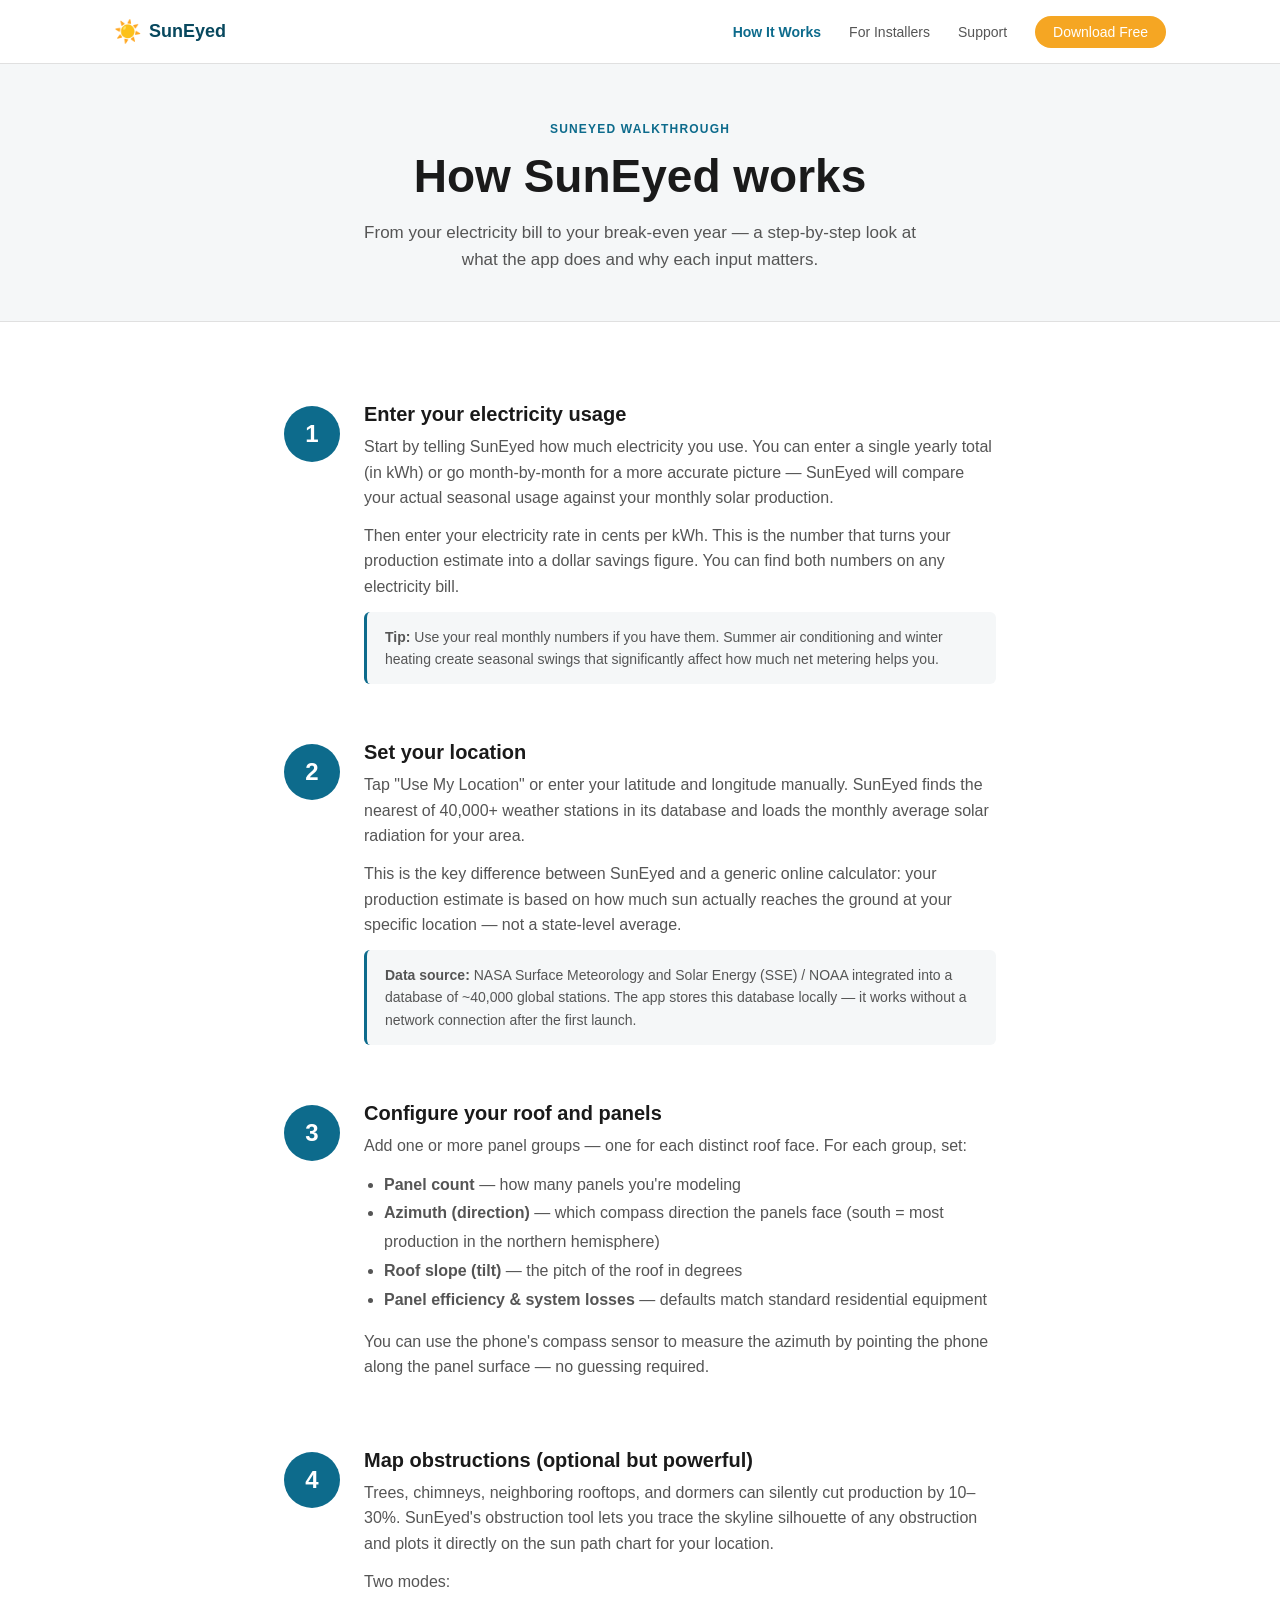
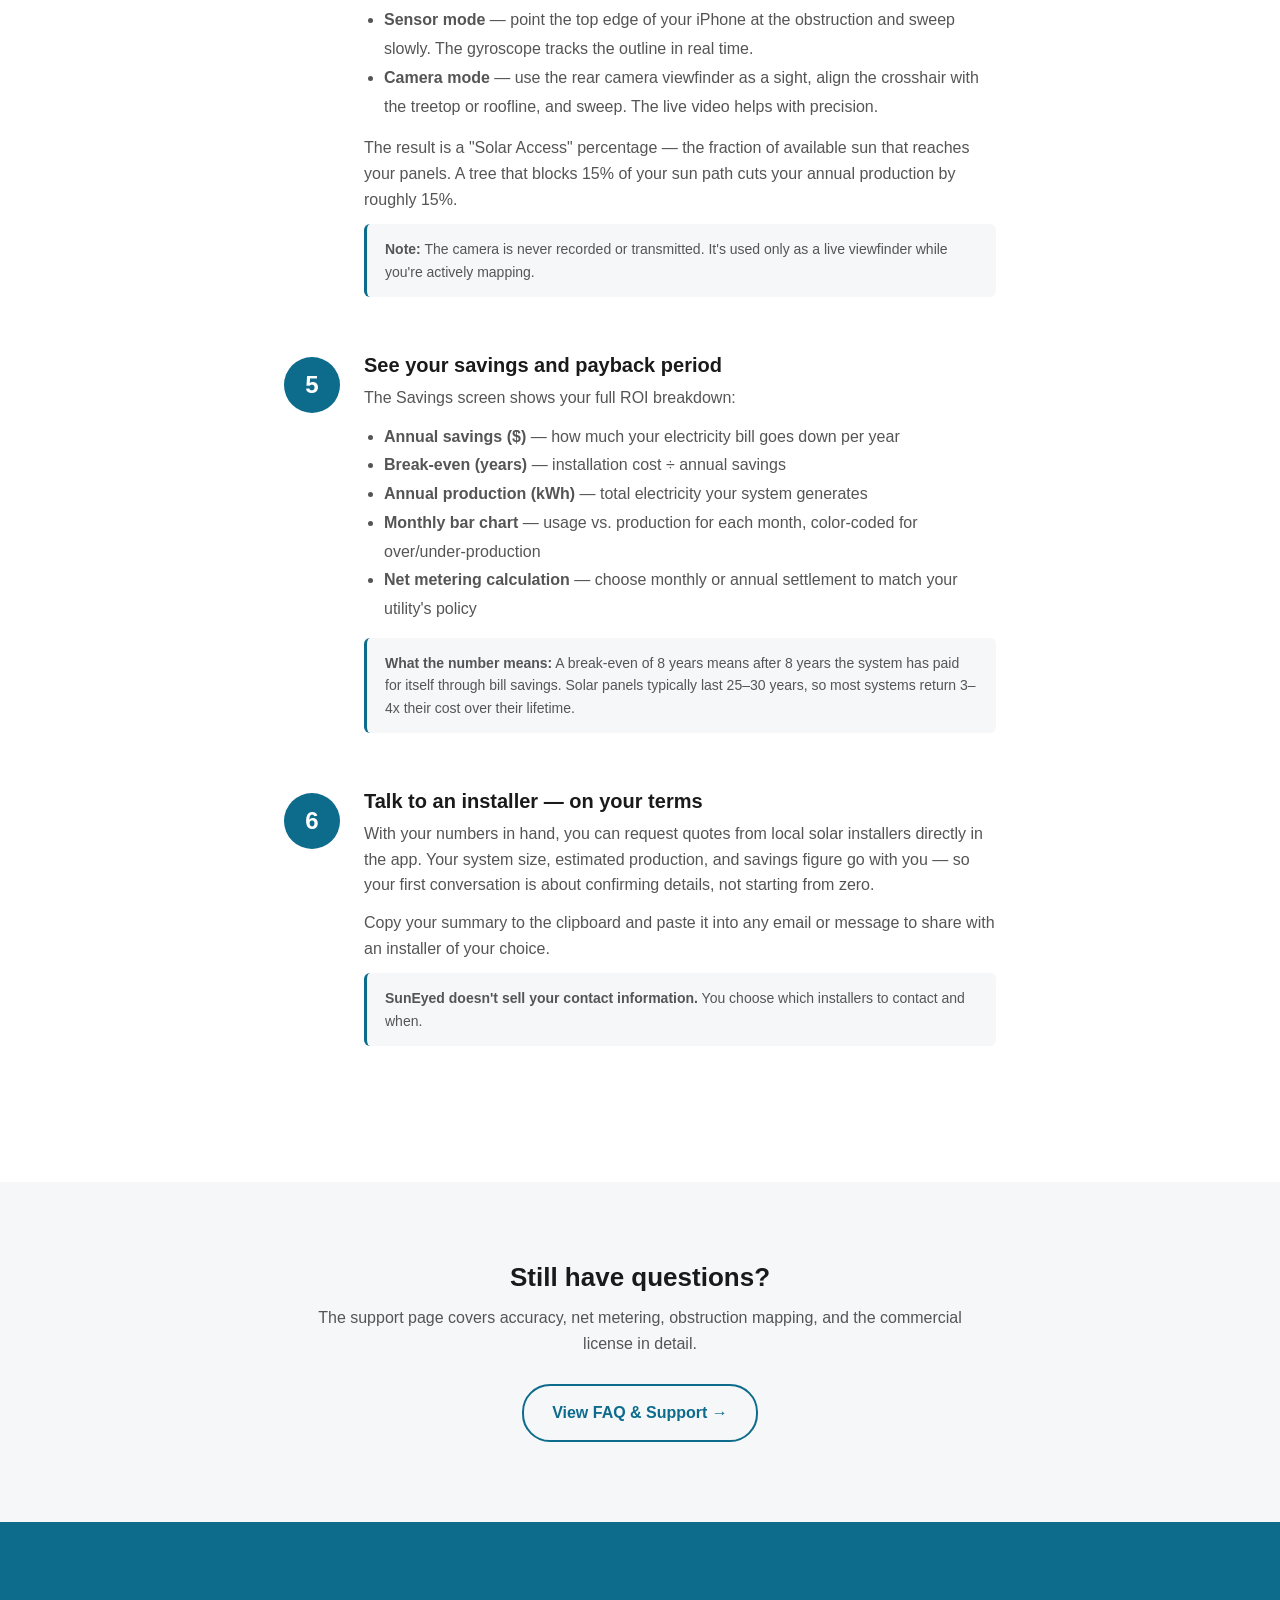
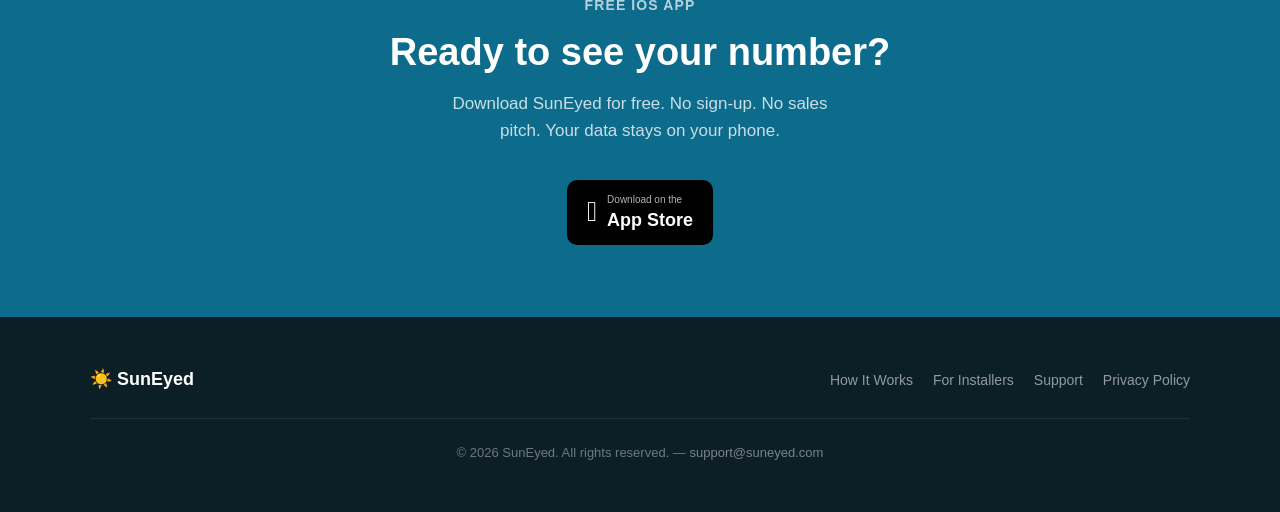
==== how-it-works.html @ 68aca8e7 "Replace old template with SunEyed marketing site Co-Authored-By: Claude Sonnet 4.6 <noreply@anthropi" ====
<!DOCTYPE html>
<html lang="en">
<head>
    <meta charset="UTF-8">
    <meta name="viewport" content="width=device-width, initial-scale=1.0">

    <title>How It Works — SunEyed Solar Savings Calculator</title>
    <meta name="description" content="How SunEyed calculates your solar ROI: enter your electricity bill, configure your roof, and get a precise payback period in minutes using real local weather data.">
    <link rel="canonical" href="https://suneyed.com/how-it-works">

    <link rel="stylesheet" href="css/style.css">
</head>
<body>

<!-- ===== NAV ===== -->
<nav class="nav">
    <div class="nav__inner">
        <a href="index.html" class="nav__logo">
            <span class="nav__logo-sun">☀️</span>
            SunEyed
        </a>
        <ul class="nav__links">
            <li><a href="how-it-works.html" style="color:var(--blue); font-weight:700;">How It Works</a></li>
            <li><a href="installers.html">For Installers</a></li>
            <li><a href="support.html">Support</a></li>
            <li><a href="index.html#download" class="nav__cta">Download Free</a></li>
        </ul>
    </div>
</nav>

<!-- ===== PAGE HERO ===== -->
<section style="background:var(--bg-alt); padding:56px 24px 48px; text-align:center; border-bottom:1px solid var(--border);">
    <div class="container">
        <p class="section-label">SunEyed Walkthrough</p>
        <h1 style="font-size:clamp(28px,4vw,46px); font-weight:800; margin-bottom:14px;">How SunEyed works</h1>
        <p style="font-size:17px; color:var(--text-muted); max-width:560px; margin:0 auto;">
            From your electricity bill to your break-even year — a step-by-step look at what the app does and why each input matters.
        </p>
    </div>
</section>

<!-- ===== STEPS ===== -->
<section class="section">
    <div class="container" style="max-width:760px;">

        <div class="step-row">
            <div class="step-row__num">1</div>
            <div class="step-row__body">
                <h3>Enter your electricity usage</h3>
                <p>Start by telling SunEyed how much electricity you use. You can enter a single yearly total (in kWh) or go month-by-month for a more accurate picture — SunEyed will compare your actual seasonal usage against your monthly solar production.</p>
                <p>Then enter your electricity rate in cents per kWh. This is the number that turns your production estimate into a dollar savings figure. You can find both numbers on any electricity bill.</p>
                <div class="step-row__sub">
                    <strong>Tip:</strong> Use your real monthly numbers if you have them. Summer air conditioning and winter heating create seasonal swings that significantly affect how much net metering helps you.
                </div>
            </div>
        </div>

        <div class="step-row">
            <div class="step-row__num">2</div>
            <div class="step-row__body">
                <h3>Set your location</h3>
                <p>Tap "Use My Location" or enter your latitude and longitude manually. SunEyed finds the nearest of 40,000+ weather stations in its database and loads the monthly average solar radiation for your area.</p>
                <p>This is the key difference between SunEyed and a generic online calculator: your production estimate is based on how much sun actually reaches the ground at your specific location — not a state-level average.</p>
                <div class="step-row__sub">
                    <strong>Data source:</strong> NASA Surface Meteorology and Solar Energy (SSE) / NOAA integrated into a database of ~40,000 global stations. The app stores this database locally — it works without a network connection after the first launch.
                </div>
            </div>
        </div>

        <div class="step-row">
            <div class="step-row__num">3</div>
            <div class="step-row__body">
                <h3>Configure your roof and panels</h3>
                <p>Add one or more panel groups — one for each distinct roof face. For each group, set:</p>
                <ul style="color:var(--text-muted); margin:0 0 14px 20px; line-height:1.8;">
                    <li><strong>Panel count</strong> — how many panels you're modeling</li>
                    <li><strong>Azimuth (direction)</strong> — which compass direction the panels face (south = most production in the northern hemisphere)</li>
                    <li><strong>Roof slope (tilt)</strong> — the pitch of the roof in degrees</li>
                    <li><strong>Panel efficiency & system losses</strong> — defaults match standard residential equipment</li>
                </ul>
                <p>You can use the phone's compass sensor to measure the azimuth by pointing the phone along the panel surface — no guessing required.</p>
            </div>
        </div>

        <div class="step-row">
            <div class="step-row__num">4</div>
            <div class="step-row__body">
                <h3>Map obstructions (optional but powerful)</h3>
                <p>Trees, chimneys, neighboring rooftops, and dormers can silently cut production by 10–30%. SunEyed's obstruction tool lets you trace the skyline silhouette of any obstruction and plots it directly on the sun path chart for your location.</p>
                <p>Two modes:</p>
                <ul style="color:var(--text-muted); margin:0 0 14px 20px; line-height:1.8;">
                    <li><strong>Sensor mode</strong> — point the top edge of your iPhone at the obstruction and sweep slowly. The gyroscope tracks the outline in real time.</li>
                    <li><strong>Camera mode</strong> — use the rear camera viewfinder as a sight, align the crosshair with the treetop or roofline, and sweep. The live video helps with precision.</li>
                </ul>
                <p>The result is a "Solar Access" percentage — the fraction of available sun that reaches your panels. A tree that blocks 15% of your sun path cuts your annual production by roughly 15%.</p>
                <div class="step-row__sub">
                    <strong>Note:</strong> The camera is never recorded or transmitted. It's used only as a live viewfinder while you're actively mapping.
                </div>
            </div>
        </div>

        <div class="step-row">
            <div class="step-row__num">5</div>
            <div class="step-row__body">
                <h3>See your savings and payback period</h3>
                <p>The Savings screen shows your full ROI breakdown:</p>
                <ul style="color:var(--text-muted); margin:0 0 14px 20px; line-height:1.8;">
                    <li><strong>Annual savings ($)</strong> — how much your electricity bill goes down per year</li>
                    <li><strong>Break-even (years)</strong> — installation cost ÷ annual savings</li>
                    <li><strong>Annual production (kWh)</strong> — total electricity your system generates</li>
                    <li><strong>Monthly bar chart</strong> — usage vs. production for each month, color-coded for over/under-production</li>
                    <li><strong>Net metering calculation</strong> — choose monthly or annual settlement to match your utility's policy</li>
                </ul>
                <div class="step-row__sub">
                    <strong>What the number means:</strong> A break-even of 8 years means after 8 years the system has paid for itself through bill savings. Solar panels typically last 25–30 years, so most systems return 3–4x their cost over their lifetime.
                </div>
            </div>
        </div>

        <div class="step-row">
            <div class="step-row__num">6</div>
            <div class="step-row__body">
                <h3>Talk to an installer — on your terms</h3>
                <p>With your numbers in hand, you can request quotes from local solar installers directly in the app. Your system size, estimated production, and savings figure go with you — so your first conversation is about confirming details, not starting from zero.</p>
                <p>Copy your summary to the clipboard and paste it into any email or message to share with an installer of your choice.</p>
                <div class="step-row__sub">
                    <strong>SunEyed doesn't sell your contact information.</strong> You choose which installers to contact and when.
                </div>
            </div>
        </div>

    </div>
</section>

<!-- ===== FAQ TEASER ===== -->
<section class="section section--alt">
    <div class="container" style="max-width:720px; text-align:center;">
        <h2 style="font-size:26px; margin-bottom:12px;">Still have questions?</h2>
        <p style="color:var(--text-muted); margin-bottom:28px;">The support page covers accuracy, net metering, obstruction mapping, and the commercial license in detail.</p>
        <a href="support.html" class="btn btn--outline">View FAQ & Support →</a>
    </div>
</section>

<!-- ===== DOWNLOAD CTA ===== -->
<section class="section" style="text-align:center; background:var(--blue); padding:72px 24px;">
    <p style="color:rgba(255,255,255,0.7); font-size:14px; font-weight:600; letter-spacing:0.08em; text-transform:uppercase; margin-bottom:14px;">Free iOS App</p>
    <h2 style="color:#fff; font-size:clamp(24px,3.5vw,38px); margin-bottom:14px;">Ready to see your number?</h2>
    <p style="color:rgba(255,255,255,0.78); font-size:17px; max-width:420px; margin:0 auto 36px;">Download SunEyed for free. No sign-up. No sales pitch. Your data stays on your phone.</p>
    <a href="https://apps.apple.com/app/id[YOUR_APP_ID]" class="appstore-badge" aria-label="Download on the App Store">
        <span class="appstore-badge__icon">&#63743;</span>
        <span class="appstore-badge__text">
            <span class="appstore-badge__sub">Download on the</span>
            <span class="appstore-badge__main">App Store</span>
        </span>
    </a>
</section>

<!-- ===== FOOTER ===== -->
<footer class="footer">
    <div class="footer__inner">
        <div class="footer__logo">☀️ SunEyed</div>
        <ul class="footer__links">
            <li><a href="how-it-works.html">How It Works</a></li>
            <li><a href="installers.html">For Installers</a></li>
            <li><a href="support.html">Support</a></li>
            <li><a href="privacy.html">Privacy Policy</a></li>
        </ul>
    </div>
    <div class="footer__inner">
        <p class="footer__copy">&copy; 2026 SunEyed. All rights reserved. &mdash; <a href="mailto:support@suneyed.com" style="color:rgba(255,255,255,0.45)">support@suneyed.com</a></p>
    </div>
</footer>

</body>
</html>
---- css/style.css ----
/* ===========================
   SunEyed — Shared Stylesheet
   =========================== */

:root {
    --blue:       #0d6b8c;
    --blue-dark:  #08485e;
    --blue-light: #e6f4f9;
    --amber:      #f5a623;
    --amber-dark: #d4891a;
    --text:       #1a1a1a;
    --text-muted: #555;
    --border:     #e0e0e0;
    --bg-alt:     #f5f7f8;
    --radius:     12px;
    --radius-sm:  6px;
}

/* Reset */
*, *::before, *::after { box-sizing: border-box; margin: 0; padding: 0; }

html { scroll-behavior: smooth; }

body {
    font-family: -apple-system, BlinkMacSystemFont, "SF Pro Text", "Segoe UI", Helvetica, Arial, sans-serif;
    font-size: 16px;
    line-height: 1.6;
    color: var(--text);
    background: #fff;
}

img { max-width: 100%; height: auto; display: block; }
a { color: var(--blue); text-decoration: none; }
a:hover { text-decoration: underline; }

/* ---- Typography ---- */
h1, h2, h3 {
    font-family: -apple-system, BlinkMacSystemFont, "SF Pro Display", "Segoe UI", Helvetica, Arial, sans-serif;
    line-height: 1.2;
    color: var(--text);
}

/* ---- Layout helpers ---- */
.container {
    max-width: 1100px;
    margin: 0 auto;
    padding: 0 24px;
}

.section {
    padding: 80px 0;
}

.section--alt {
    background: var(--bg-alt);
}

/* ---- Nav ---- */
.nav {
    position: sticky;
    top: 0;
    z-index: 100;
    background: rgba(255,255,255,0.96);
    backdrop-filter: saturate(180%) blur(10px);
    border-bottom: 1px solid var(--border);
}

.nav__inner {
    display: flex;
    align-items: center;
    justify-content: space-between;
    padding: 14px 24px;
    max-width: 1100px;
    margin: 0 auto;
}

.nav__logo {
    display: flex;
    align-items: center;
    gap: 8px;
    font-size: 18px;
    font-weight: 700;
    color: var(--blue-dark);
    text-decoration: none;
}

.nav__logo-sun {
    font-size: 22px;
}

.nav__links {
    display: flex;
    align-items: center;
    gap: 28px;
    list-style: none;
}

.nav__links a {
    font-size: 14px;
    font-weight: 500;
    color: var(--text-muted);
}
.nav__links a:hover { color: var(--blue); text-decoration: none; }

.nav__cta {
    background: var(--amber);
    color: #fff !important;
    padding: 8px 18px;
    border-radius: 20px;
    font-weight: 600;
    font-size: 14px;
    transition: background 0.15s;
}
.nav__cta:hover { background: var(--amber-dark) !important; }

/* ---- Buttons ---- */
.btn {
    display: inline-flex;
    align-items: center;
    gap: 8px;
    padding: 14px 28px;
    border-radius: 28px;
    font-size: 16px;
    font-weight: 600;
    cursor: pointer;
    border: none;
    transition: transform 0.1s, box-shadow 0.1s;
    text-decoration: none;
}
.btn:hover { transform: translateY(-1px); box-shadow: 0 4px 16px rgba(0,0,0,0.12); text-decoration: none; }
.btn:active { transform: translateY(0); }

.btn--primary {
    background: var(--blue);
    color: #fff;
}
.btn--amber {
    background: var(--amber);
    color: #fff;
}
.btn--outline {
    background: transparent;
    color: var(--blue);
    border: 2px solid var(--blue);
}

/* ---- Hero ---- */
.hero {
    background: linear-gradient(160deg, #08485e 0%, #0d6b8c 55%, #1c90b8 100%);
    color: #fff;
    padding: 100px 24px 80px;
    text-align: center;
}

.hero__eyebrow {
    display: inline-block;
    background: rgba(255,255,255,0.15);
    color: #fff;
    font-size: 13px;
    font-weight: 600;
    letter-spacing: 0.08em;
    text-transform: uppercase;
    padding: 5px 14px;
    border-radius: 20px;
    margin-bottom: 20px;
}

.hero__title {
    font-size: clamp(34px, 5vw, 58px);
    font-weight: 800;
    color: #fff;
    max-width: 700px;
    margin: 0 auto 20px;
    line-height: 1.1;
}

.hero__title em {
    color: var(--amber);
    font-style: normal;
}

.hero__sub {
    font-size: clamp(16px, 2vw, 20px);
    color: rgba(255,255,255,0.82);
    max-width: 520px;
    margin: 0 auto 40px;
}

.hero__actions {
    display: flex;
    gap: 14px;
    justify-content: center;
    flex-wrap: wrap;
    margin-bottom: 60px;
}

.hero__badges {
    display: flex;
    gap: 28px;
    justify-content: center;
    flex-wrap: wrap;
}

.hero__badge {
    display: flex;
    align-items: center;
    gap: 8px;
    font-size: 14px;
    color: rgba(255,255,255,0.75);
}

.hero__badge-icon {
    font-size: 18px;
}

/* ---- App Store badge ---- */
.appstore-badge {
    display: inline-flex;
    align-items: center;
    gap: 10px;
    background: #000;
    color: #fff;
    border-radius: 10px;
    padding: 10px 20px;
    text-decoration: none;
    transition: opacity 0.15s;
}
.appstore-badge:hover { opacity: 0.85; text-decoration: none; }
.appstore-badge__icon { font-size: 28px; }
.appstore-badge__text { text-align: left; }
.appstore-badge__sub { font-size: 10px; color: rgba(255,255,255,0.7); display: block; }
.appstore-badge__main { font-size: 18px; font-weight: 700; line-height: 1.1; }

/* ---- Screenshots ---- */
.screenshots {
    display: flex;
    gap: 24px;
    justify-content: center;
    flex-wrap: wrap;
    margin-top: 56px;
}

.screenshot-card {
    background: var(--bg-alt);
    border-radius: var(--radius);
    overflow: hidden;
    width: 200px;
    box-shadow: 0 8px 32px rgba(0,0,0,0.10);
    flex-shrink: 0;
}

.screenshot-card__img-placeholder {
    width: 100%;
    aspect-ratio: 9/19.5;
    background: linear-gradient(180deg, var(--blue-light) 0%, #d4edf5 100%);
    display: flex;
    align-items: center;
    justify-content: center;
    font-size: 40px;
}

.screenshot-card__label {
    font-size: 12px;
    font-weight: 600;
    color: var(--text-muted);
    text-align: center;
    padding: 10px 8px;
    letter-spacing: 0.04em;
    text-transform: uppercase;
}

/* ---- Steps ---- */
.steps {
    display: grid;
    grid-template-columns: repeat(auto-fit, minmax(260px, 1fr));
    gap: 40px;
    margin-top: 48px;
}

.step {
    text-align: center;
}

.step__number {
    width: 52px;
    height: 52px;
    border-radius: 50%;
    background: var(--blue);
    color: #fff;
    font-size: 22px;
    font-weight: 700;
    display: flex;
    align-items: center;
    justify-content: center;
    margin: 0 auto 16px;
}

.step__icon {
    font-size: 36px;
    margin-bottom: 16px;
}

.step__title {
    font-size: 18px;
    font-weight: 700;
    margin-bottom: 8px;
}

.step__desc {
    font-size: 15px;
    color: var(--text-muted);
    max-width: 300px;
    margin: 0 auto;
}

/* ---- Features grid ---- */
.features {
    display: grid;
    grid-template-columns: repeat(auto-fit, minmax(240px, 1fr));
    gap: 28px;
    margin-top: 48px;
}

.feature-card {
    background: #fff;
    border: 1px solid var(--border);
    border-radius: var(--radius);
    padding: 28px 24px;
}

.feature-card__icon {
    font-size: 32px;
    margin-bottom: 14px;
}

.feature-card__title {
    font-size: 16px;
    font-weight: 700;
    margin-bottom: 6px;
}

.feature-card__desc {
    font-size: 14px;
    color: var(--text-muted);
    line-height: 1.5;
}

/* ---- Trust row ---- */
.trust-row {
    display: flex;
    flex-wrap: wrap;
    gap: 16px;
    justify-content: center;
    margin-top: 40px;
}

.trust-pill {
    display: flex;
    align-items: center;
    gap: 8px;
    background: var(--blue-light);
    border-radius: 24px;
    padding: 10px 20px;
    font-size: 14px;
    font-weight: 500;
    color: var(--blue-dark);
}

/* ---- Installer CTA band ---- */
.installer-band {
    background: var(--blue-dark);
    color: #fff;
    padding: 60px 24px;
    text-align: center;
}

.installer-band h2 {
    color: #fff;
    font-size: clamp(22px, 3vw, 32px);
    margin-bottom: 12px;
}

.installer-band p {
    color: rgba(255,255,255,0.78);
    font-size: 17px;
    max-width: 480px;
    margin: 0 auto 32px;
}

/* ---- Section header ---- */
.section-header {
    text-align: center;
    margin-bottom: 8px;
}

.section-header h2 {
    font-size: clamp(26px, 3.5vw, 38px);
    font-weight: 800;
}

.section-header p {
    margin-top: 12px;
    font-size: 17px;
    color: var(--text-muted);
    max-width: 560px;
    margin-left: auto;
    margin-right: auto;
}

.section-label {
    font-size: 12px;
    font-weight: 700;
    letter-spacing: 0.10em;
    text-transform: uppercase;
    color: var(--blue);
    margin-bottom: 10px;
}

/* ---- Footer ---- */
.footer {
    background: #0d1f26;
    color: rgba(255,255,255,0.6);
    padding: 48px 24px;
}

.footer__inner {
    max-width: 1100px;
    margin: 0 auto;
    display: flex;
    flex-wrap: wrap;
    gap: 32px;
    justify-content: space-between;
    align-items: center;
}

.footer__logo {
    font-size: 18px;
    font-weight: 700;
    color: #fff;
}

.footer__links {
    display: flex;
    flex-wrap: wrap;
    gap: 20px;
    list-style: none;
}

.footer__links a {
    font-size: 14px;
    color: rgba(255,255,255,0.55);
}
.footer__links a:hover { color: #fff; text-decoration: none; }

.footer__copy {
    font-size: 13px;
    color: rgba(255,255,255,0.4);
    width: 100%;
    margin-top: 24px;
    border-top: 1px solid rgba(255,255,255,0.08);
    padding-top: 24px;
    text-align: center;
}

/* ---- Interior page layout ---- */
.page-content {
    max-width: 720px;
    margin: 60px auto;
    padding: 0 24px 80px;
}

.page-content h1 {
    font-size: 32px;
    margin-bottom: 4px;
}

.page-content h2 {
    font-size: 20px;
    margin-top: 40px;
    margin-bottom: 10px;
}

.page-content p { margin-bottom: 14px; color: var(--text-muted); }
.page-content ul { padding-left: 20px; margin-bottom: 14px; }
.page-content li { color: var(--text-muted); margin-bottom: 4px; }
.page-content .meta { color: #888; font-size: 14px; margin-bottom: 40px; }
.page-content hr { border: none; border-top: 1px solid var(--border); margin: 40px 0; }

/* ---- Form ---- */
.form-group {
    margin-bottom: 20px;
}

.form-group label {
    display: block;
    font-weight: 600;
    font-size: 14px;
    margin-bottom: 6px;
    color: var(--text);
}

.form-group input,
.form-group select,
.form-group textarea {
    width: 100%;
    padding: 10px 14px;
    border: 1.5px solid var(--border);
    border-radius: var(--radius-sm);
    font-size: 15px;
    font-family: inherit;
    color: var(--text);
    transition: border-color 0.15s;
    background: #fff;
}

.form-group input:focus,
.form-group select:focus,
.form-group textarea:focus {
    outline: none;
    border-color: var(--blue);
}

.form-group textarea { resize: vertical; min-height: 90px; }

.form-row { display: grid; grid-template-columns: 1fr 1fr; gap: 16px; }

.form-box {
    background: #fff;
    border: 1px solid var(--border);
    border-radius: var(--radius);
    padding: 36px 40px;
    max-width: 600px;
    margin: 48px auto 0;
    box-shadow: 0 4px 24px rgba(0,0,0,0.06);
}

.form-success {
    display: none;
    background: #e6f9ee;
    border: 1px solid #6dcf95;
    border-radius: var(--radius-sm);
    padding: 16px 20px;
    color: #1a6b38;
    font-weight: 500;
    margin-top: 16px;
}

/* ---- FAQ ---- */
details {
    border-bottom: 1px solid var(--border);
    padding: 4px 0;
}

summary {
    cursor: pointer;
    font-weight: 600;
    padding: 14px 0;
    list-style: none;
    position: relative;
    padding-right: 28px;
}

summary::-webkit-details-marker { display: none; }

summary::after {
    content: "+";
    position: absolute;
    right: 0;
    top: 14px;
    color: var(--blue);
    font-size: 20px;
    font-weight: 400;
    line-height: 1;
}

details[open] summary::after { content: "−"; }

details p {
    margin: 0 0 14px 0;
    color: var(--text-muted);
    font-size: 15px;
}

/* ---- How It Works page ---- */
.step-row {
    display: grid;
    grid-template-columns: 56px 1fr;
    gap: 24px;
    margin-bottom: 56px;
    align-items: start;
}

.step-row__num {
    width: 56px;
    height: 56px;
    border-radius: 50%;
    background: var(--blue);
    color: #fff;
    font-size: 24px;
    font-weight: 700;
    display: flex;
    align-items: center;
    justify-content: center;
    flex-shrink: 0;
    margin-top: 4px;
}

.step-row__body h3 {
    font-size: 20px;
    font-weight: 700;
    margin-bottom: 8px;
}

.step-row__body p {
    color: var(--text-muted);
    margin-bottom: 12px;
}

.step-row__sub {
    background: var(--bg-alt);
    border-radius: var(--radius-sm);
    padding: 14px 18px;
    font-size: 14px;
    color: var(--text-muted);
    border-left: 3px solid var(--blue);
}

/* ---- Responsive ---- */
@media (max-width: 640px) {
    .nav__links { display: none; }
    .form-row { grid-template-columns: 1fr; }
    .form-box { padding: 28px 20px; }
    .footer__inner { flex-direction: column; align-items: flex-start; }
    .hero { padding: 72px 20px 56px; }
    .step-row { grid-template-columns: 44px 1fr; gap: 16px; }
    .step-row__num { width: 44px; height: 44px; font-size: 18px; }
}
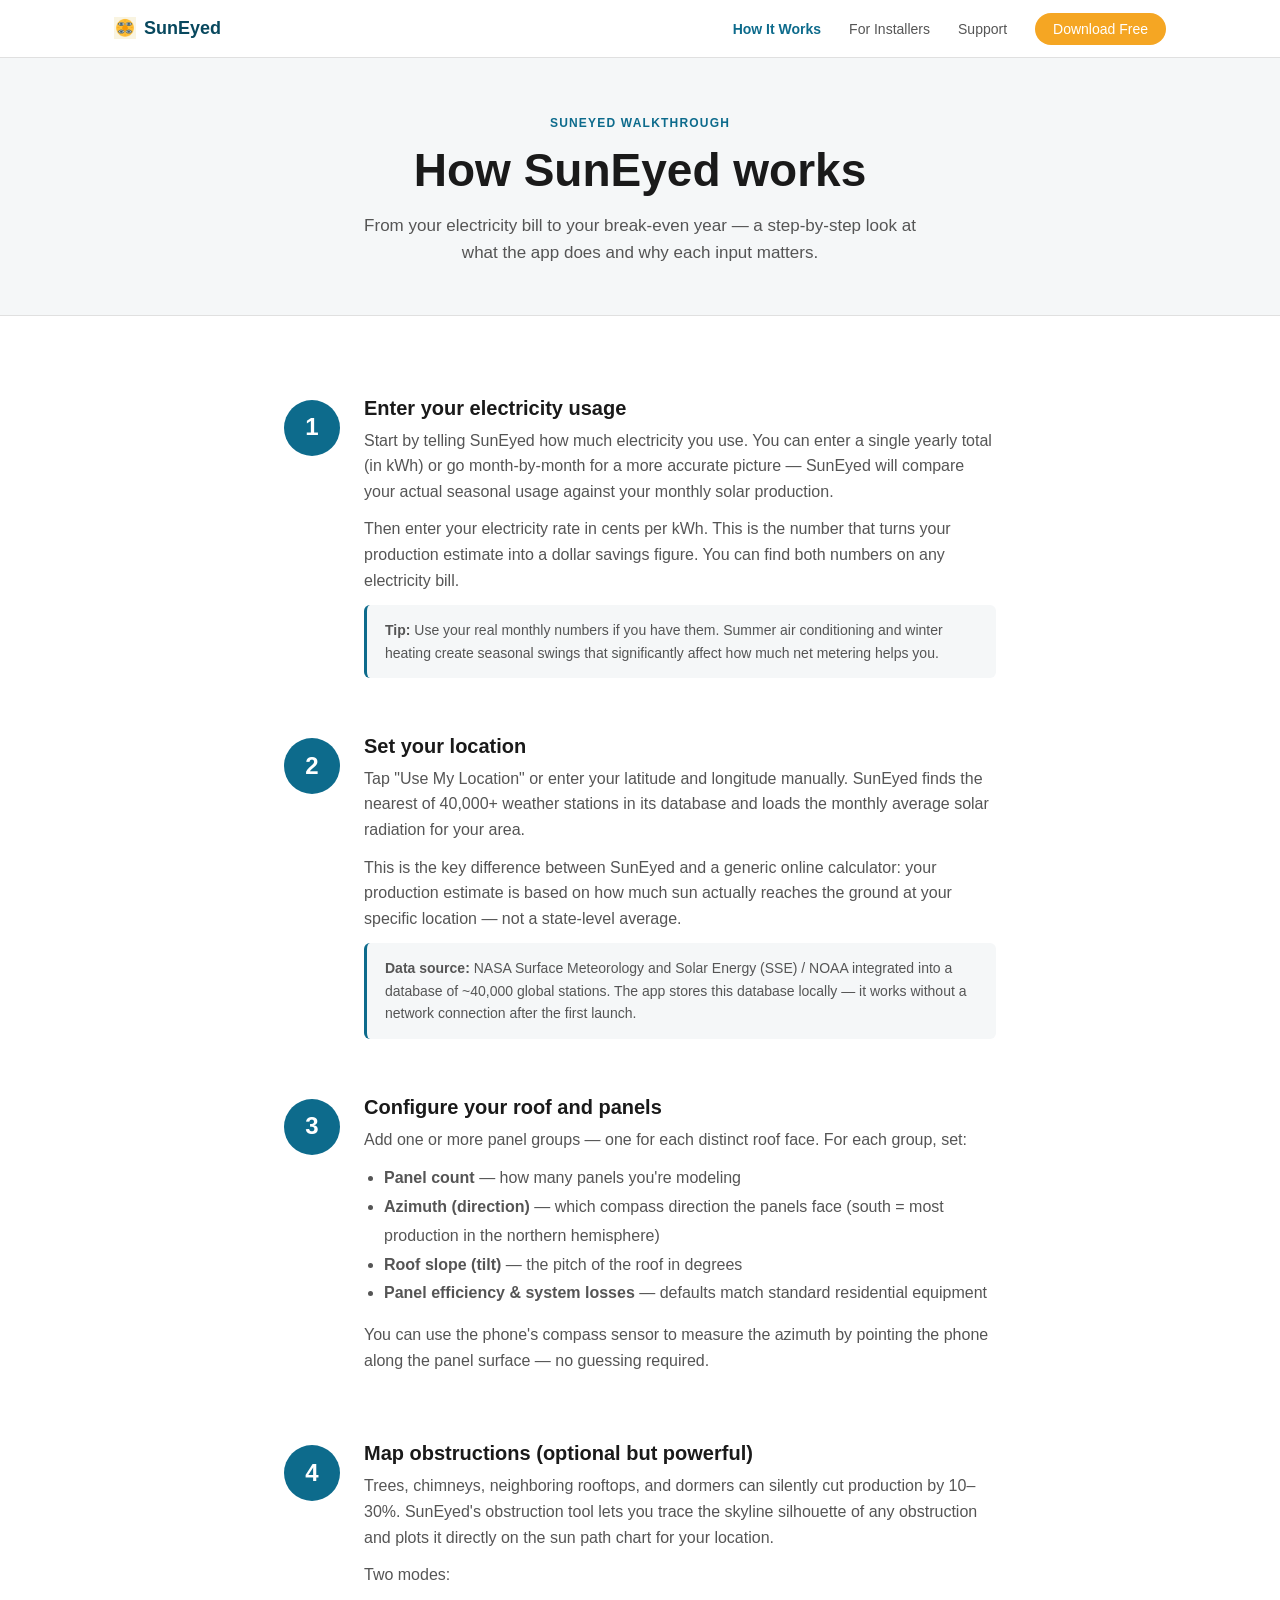
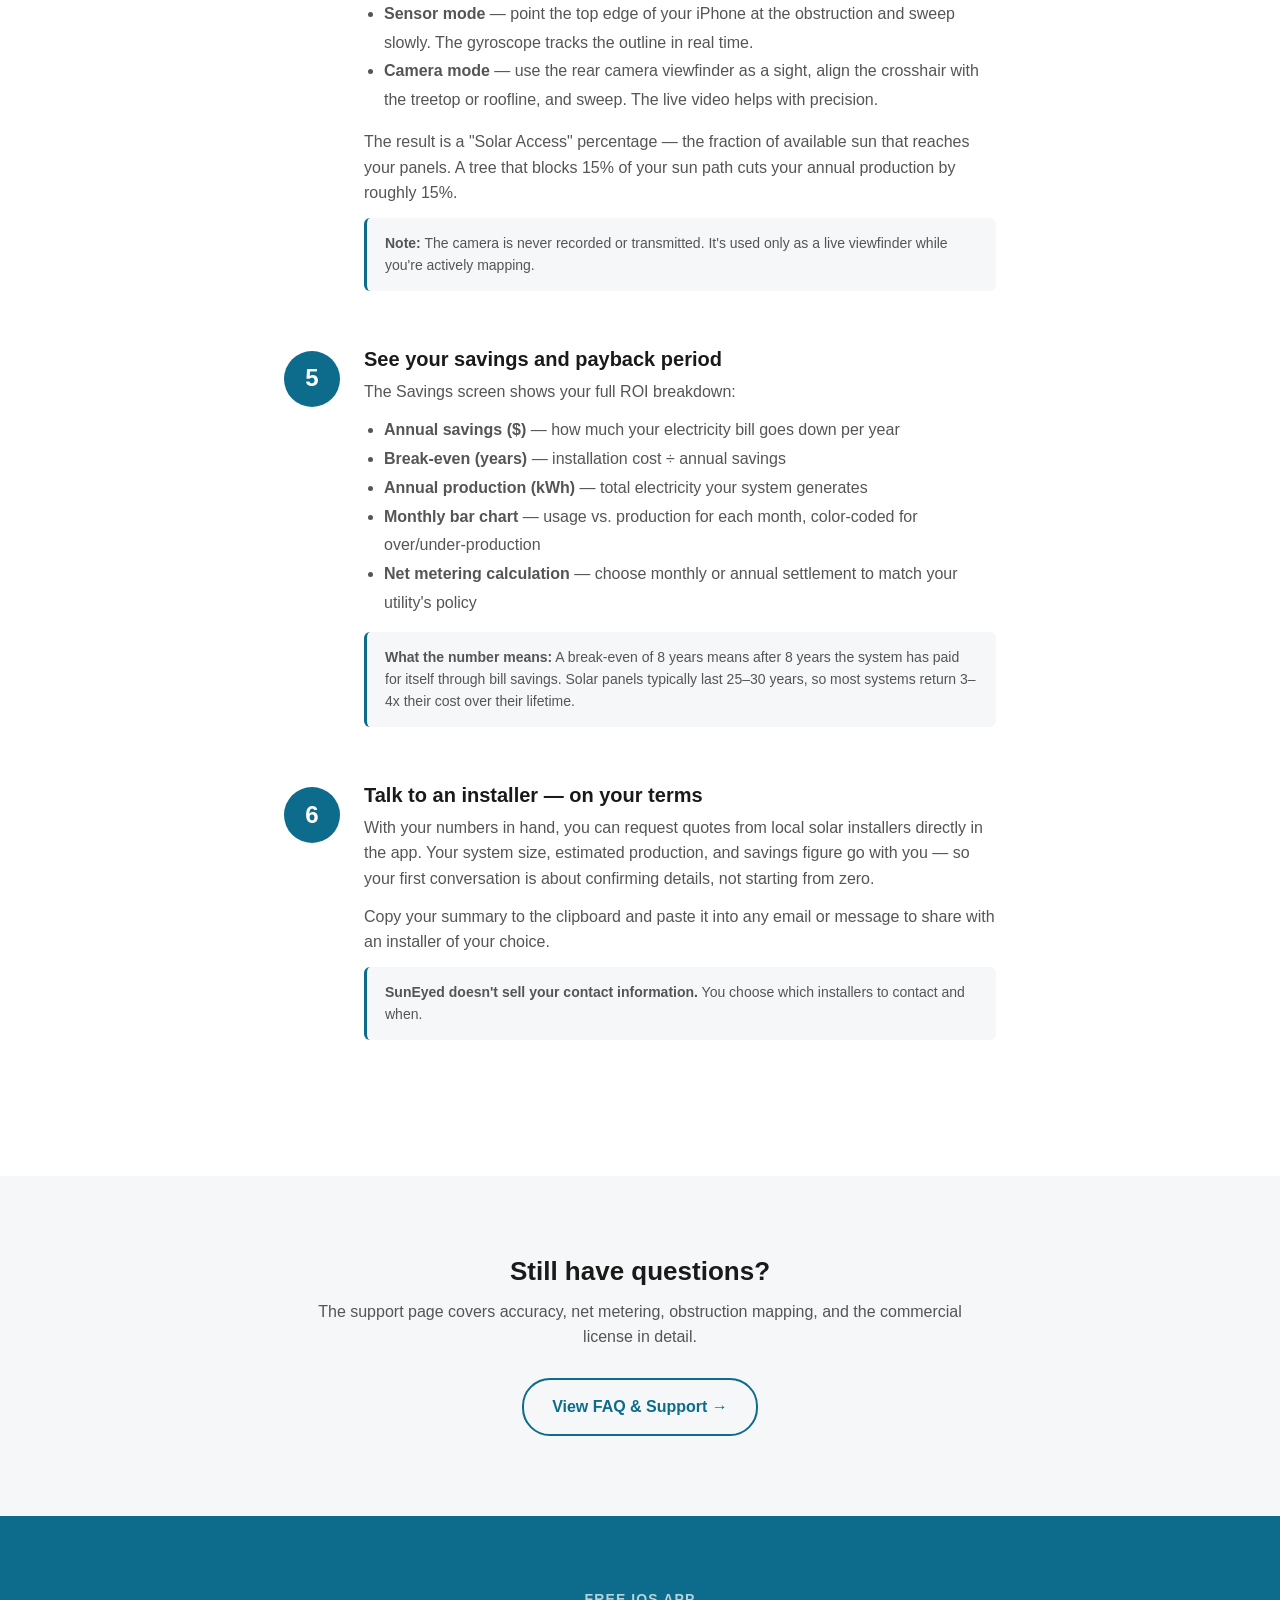
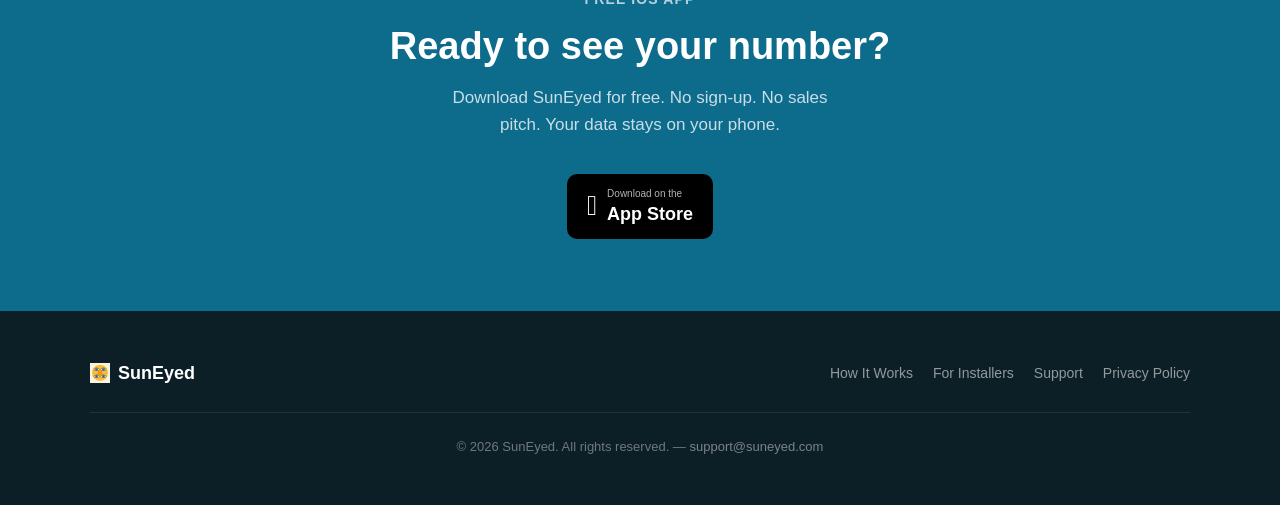
==== commit ff0fc446: "Replace sun emoji with logo-sun.png in nav and footer across all pages Co-Authored-By: Claude Sonnet" ====
--- a/how-it-works.html
+++ b/how-it-works.html
@@ -16,7 +16,7 @@
 <nav class="nav">
     <div class="nav__inner">
         <a href="index.html" class="nav__logo">
-            <span class="nav__logo-sun">☀️</span>
+            <img src="assets/logo-sun.png" alt="SunEyed" class="nav__logo-sun">
             SunEyed
         </a>
         <ul class="nav__links">
@@ -158,7 +158,7 @@
 <!-- ===== FOOTER ===== -->
 <footer class="footer">
     <div class="footer__inner">
-        <div class="footer__logo">☀️ SunEyed</div>
+        <div class="footer__logo"><img src="assets/logo-sun.png" alt="SunEyed" class="footer__logo-img"> SunEyed</div>
         <ul class="footer__links">
             <li><a href="how-it-works.html">How It Works</a></li>
             <li><a href="installers.html">For Installers</a></li>
--- a/css/style.css
+++ b/css/style.css
@@ -85,7 +85,9 @@
 }
 
 .nav__logo-sun {
-    font-size: 22px;
+    height: 22px;
+    width: auto;
+    vertical-align: middle;
 }
 
 .nav__links {
@@ -437,6 +439,13 @@
     font-size: 18px;
     font-weight: 700;
     color: #fff;
+    display: flex;
+    align-items: center;
+    gap: 8px;
+}
+.footer__logo-img {
+    height: 20px;
+    width: auto;
 }
 
 .footer__links {
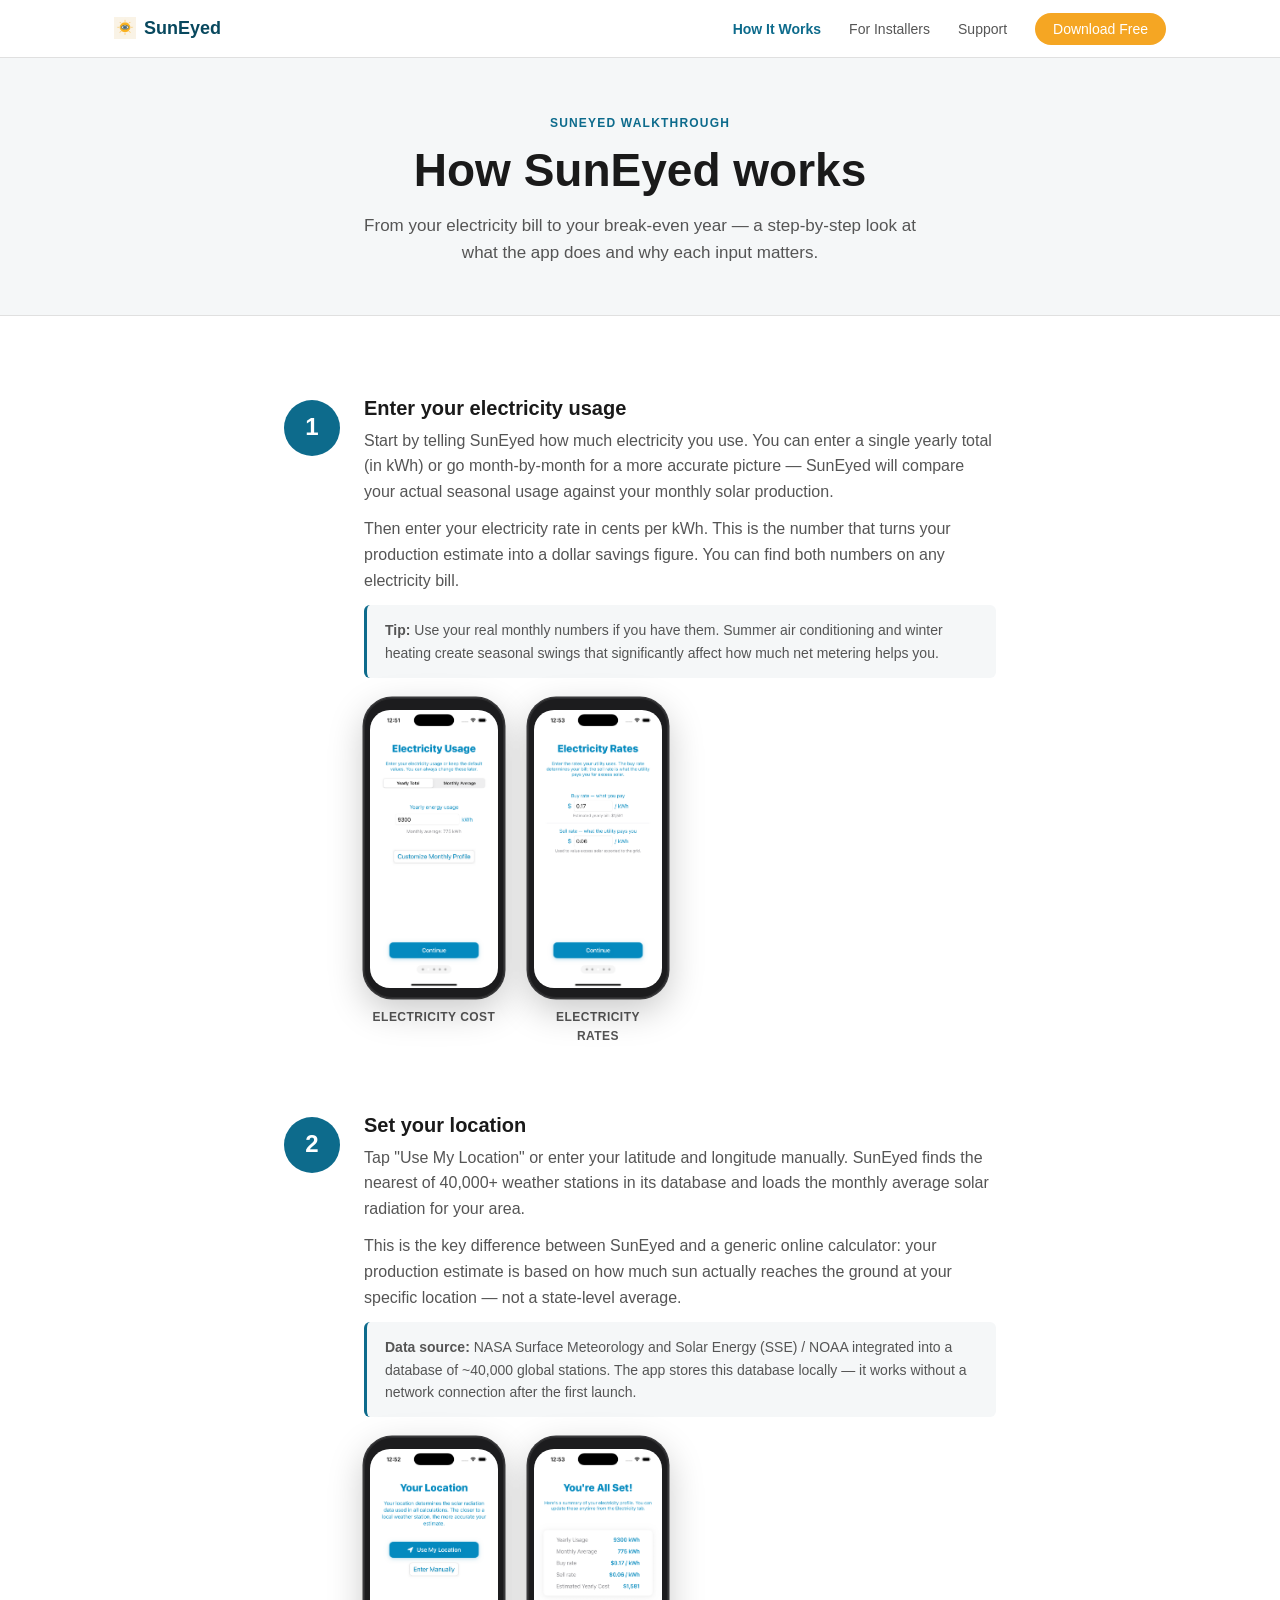
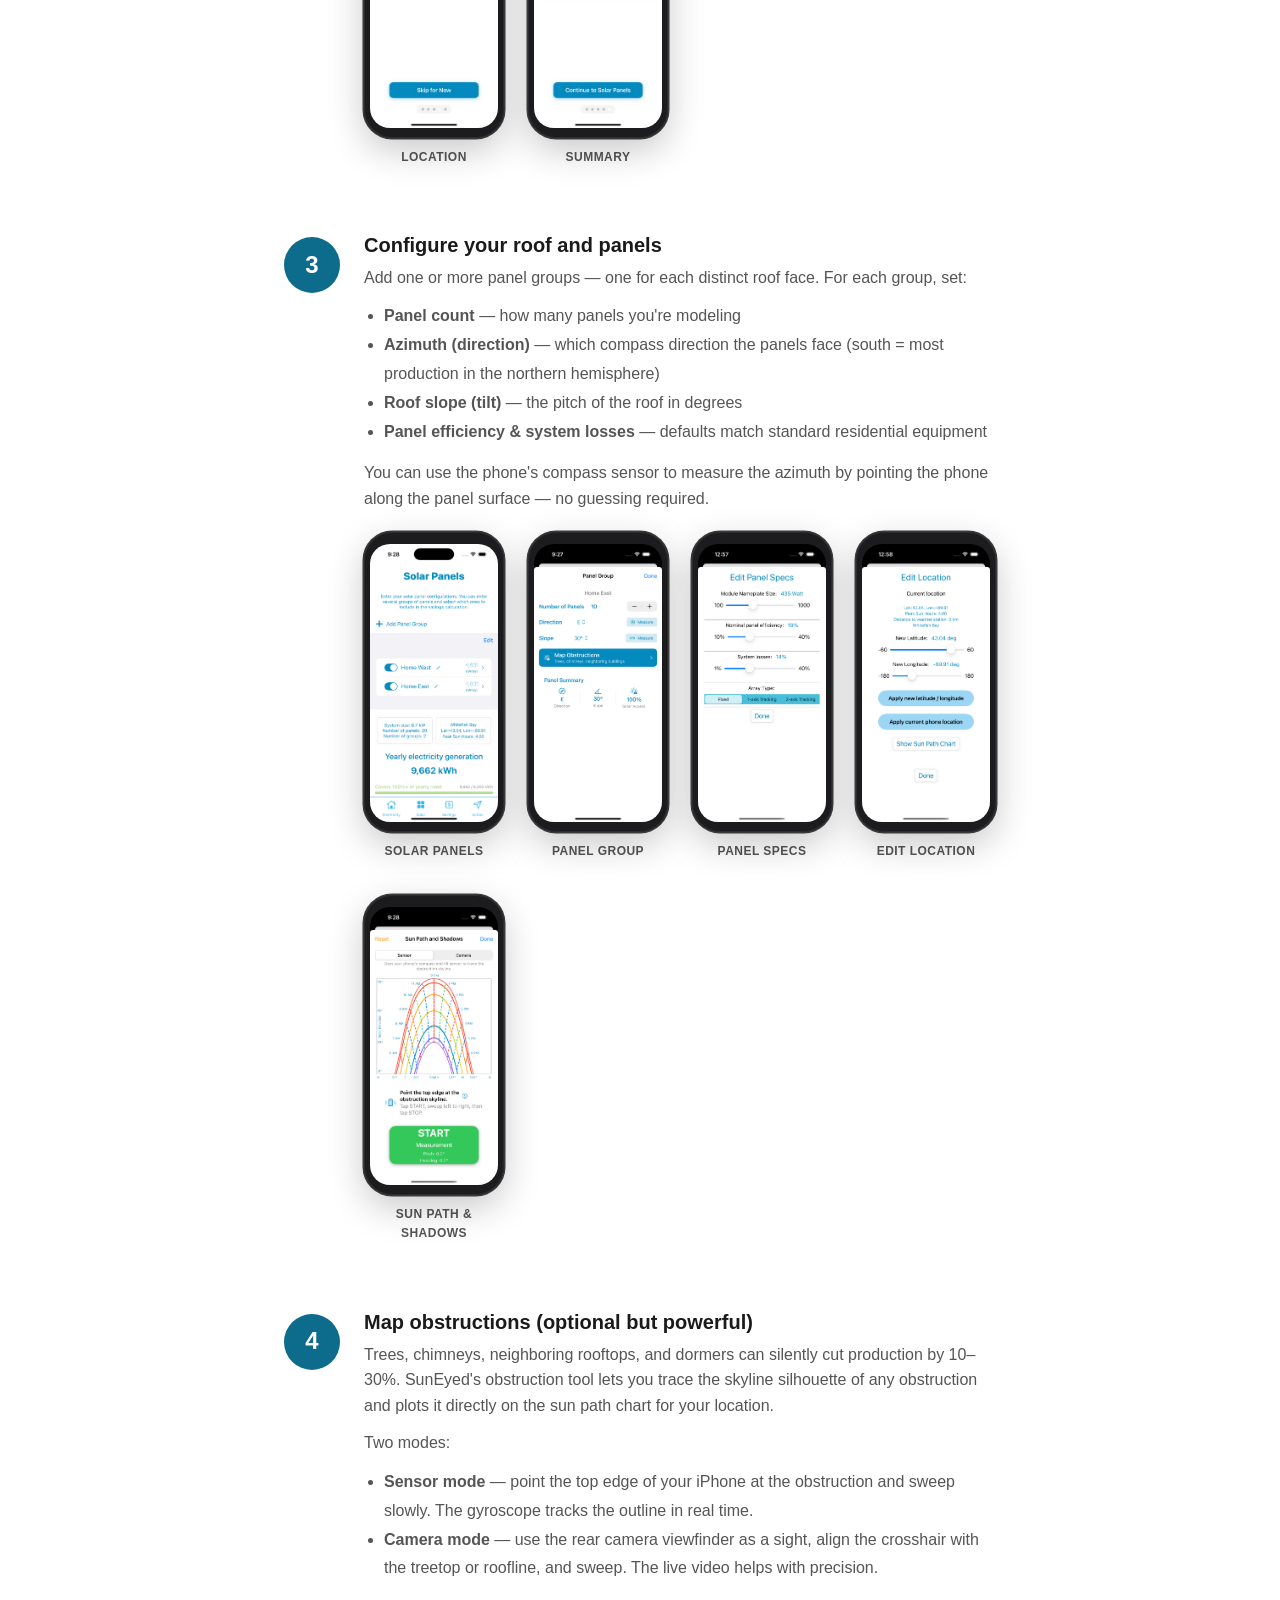
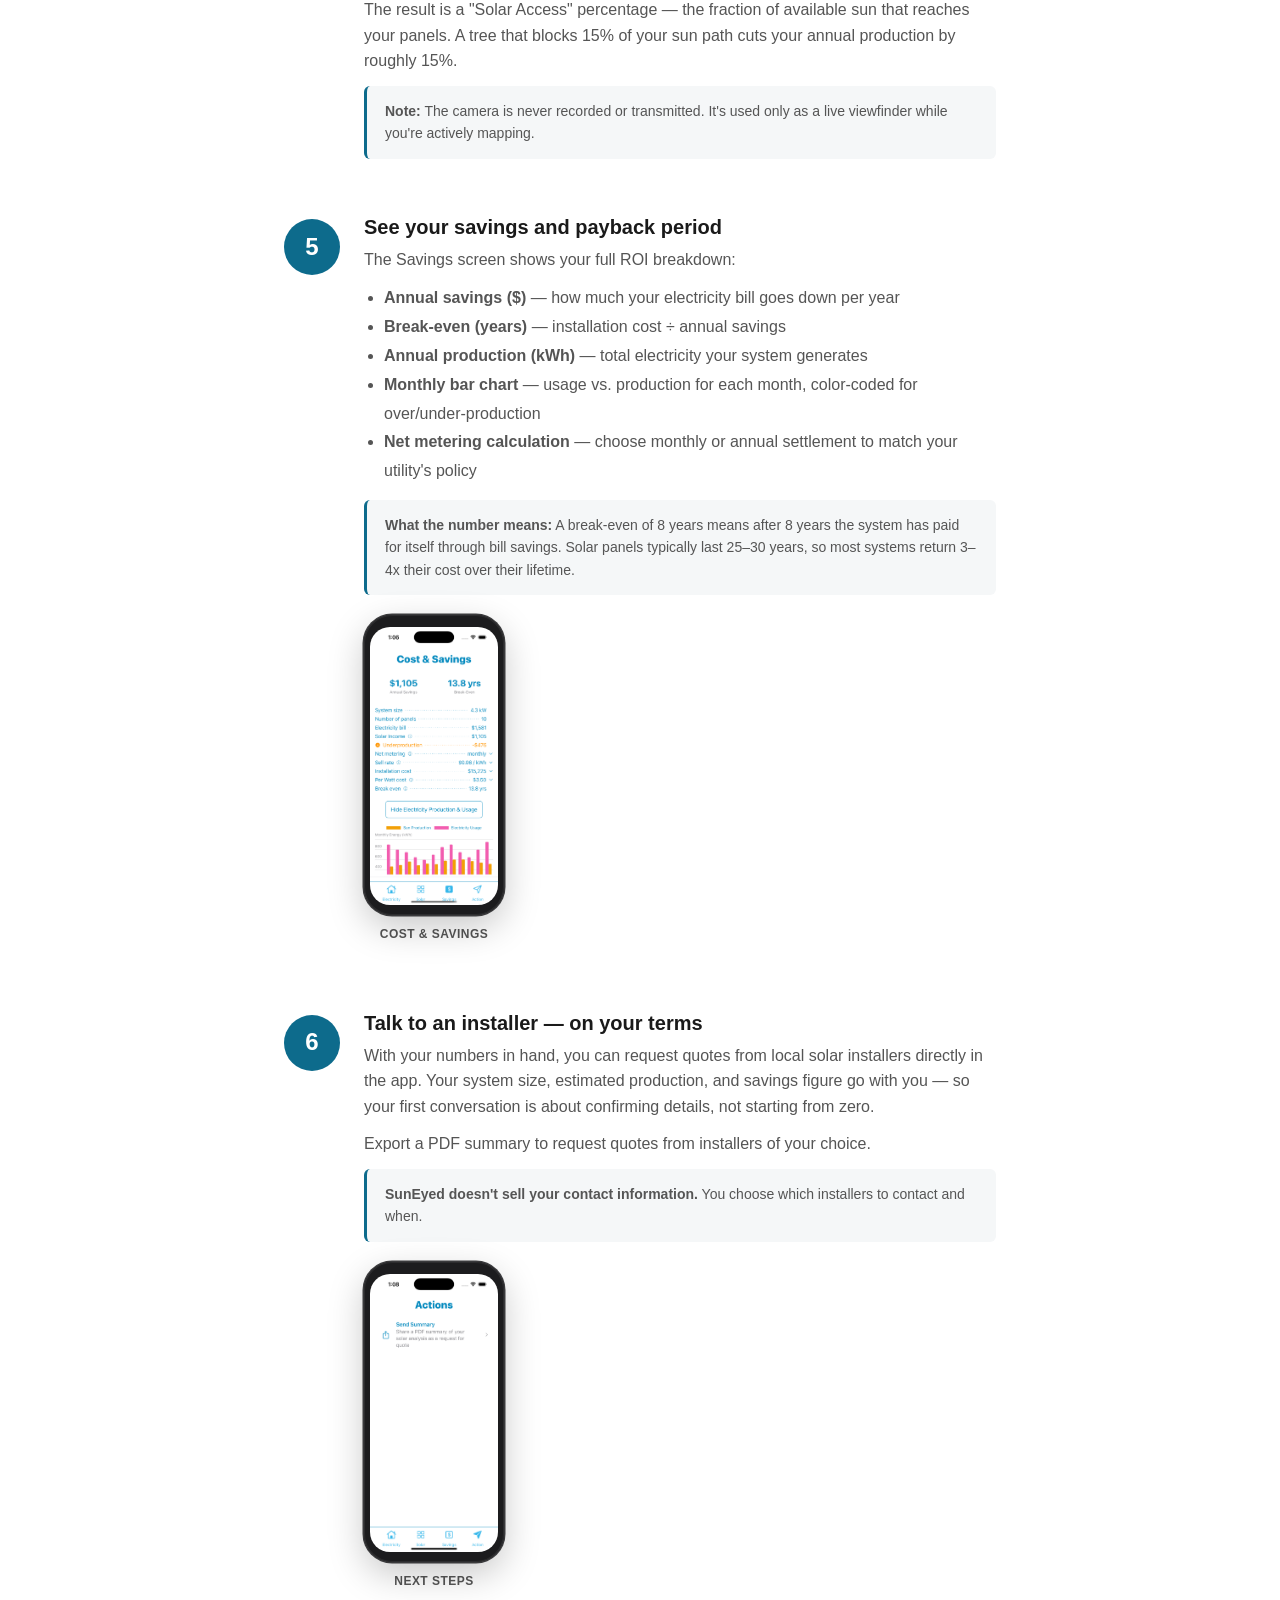
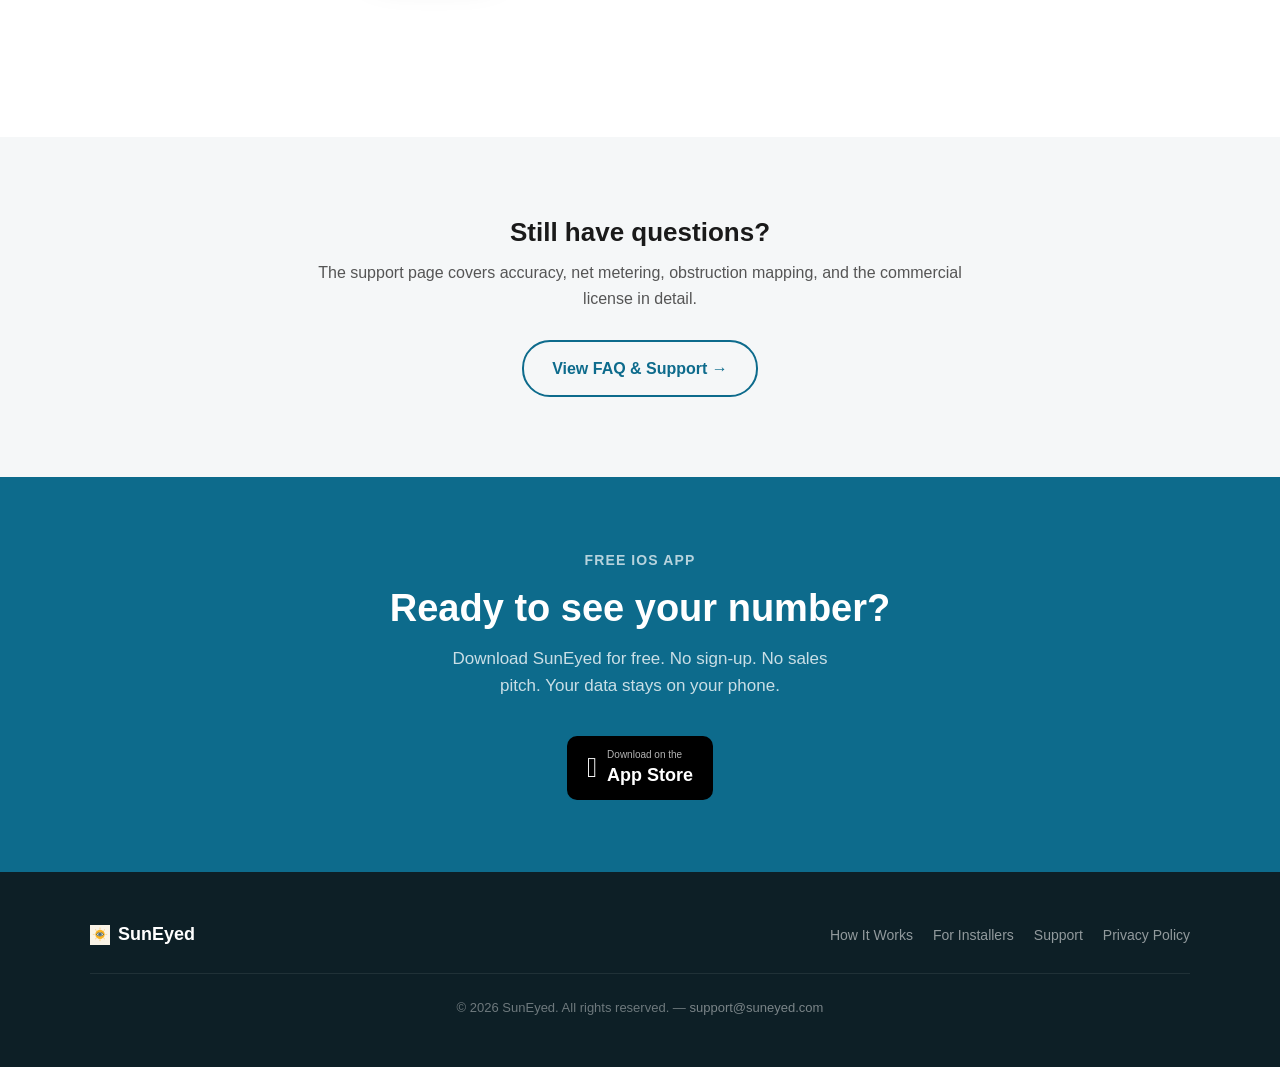
==== commit 80c77381: "Replace placeholder screenshots with real app screenshots; add device bezels - Add 12 real app scree" ====
--- a/how-it-works.html
+++ b/how-it-works.html
@@ -16,7 +16,7 @@
 <nav class="nav">
     <div class="nav__inner">
         <a href="index.html" class="nav__logo">
-            <img src="assets/logo-sun.png" alt="SunEyed" class="nav__logo-sun">
+            <img src="assets/logo-sun.png" alt="SunEyed" class="nav__logo-sun" style="height:22px;width:auto;vertical-align:middle;">
             SunEyed
         </a>
         <ul class="nav__links">
@@ -52,6 +52,16 @@
                 <div class="step-row__sub">
                     <strong>Tip:</strong> Use your real monthly numbers if you have them. Summer air conditioning and winter heating create seasonal swings that significantly affect how much net metering helps you.
                 </div>
+                <div class="screenshots" style="justify-content:flex-start; margin-top:20px;">
+                    <div class="screenshot-card" style="width:140px;">
+                        <div class="device-frame"><img src="assets/suneyed 02 - electricity cost.png" alt="Electricity cost screen" class="screenshot-card__img"></div>
+                        <div class="screenshot-card__label">Electricity Cost</div>
+                    </div>
+                    <div class="screenshot-card" style="width:140px;">
+                        <div class="device-frame"><img src="assets/suneyed 02_1 - electricity rates.png" alt="Electricity rates screen" class="screenshot-card__img"></div>
+                        <div class="screenshot-card__label">Electricity Rates</div>
+                    </div>
+                </div>
             </div>
         </div>
 
@@ -63,6 +73,16 @@
                 <p>This is the key difference between SunEyed and a generic online calculator: your production estimate is based on how much sun actually reaches the ground at your specific location — not a state-level average.</p>
                 <div class="step-row__sub">
                     <strong>Data source:</strong> NASA Surface Meteorology and Solar Energy (SSE) / NOAA integrated into a database of ~40,000 global stations. The app stores this database locally — it works without a network connection after the first launch.
+                </div>
+                <div class="screenshots" style="justify-content:flex-start; margin-top:20px;">
+                    <div class="screenshot-card" style="width:140px;">
+                        <div class="device-frame"><img src="assets/suneyed 03 - location.png" alt="Location screen" class="screenshot-card__img"></div>
+                        <div class="screenshot-card__label">Location</div>
+                    </div>
+                    <div class="screenshot-card" style="width:140px;">
+                        <div class="device-frame"><img src="assets/suneyed 04 - onboarding summary.png" alt="Onboarding summary screen" class="screenshot-card__img"></div>
+                        <div class="screenshot-card__label">Summary</div>
+                    </div>
                 </div>
             </div>
         </div>
@@ -79,6 +99,28 @@
                     <li><strong>Panel efficiency & system losses</strong> — defaults match standard residential equipment</li>
                 </ul>
                 <p>You can use the phone's compass sensor to measure the azimuth by pointing the phone along the panel surface — no guessing required.</p>
+                <div class="screenshots" style="justify-content:flex-start; margin-top:20px;">
+                    <div class="screenshot-card" style="width:140px;">
+                        <div class="device-frame"><img src="assets/suneyed 05 - solar panels.png" alt="Solar panels screen" class="screenshot-card__img"></div>
+                        <div class="screenshot-card__label">Solar Panels</div>
+                    </div>
+                    <div class="screenshot-card" style="width:140px;">
+                        <div class="device-frame"><img src="assets/suneyed 05_1 - panel group.png" alt="Panel group screen" class="screenshot-card__img"></div>
+                        <div class="screenshot-card__label">Panel Group</div>
+                    </div>
+                    <div class="screenshot-card" style="width:140px;">
+                        <div class="device-frame"><img src="assets/suneyed 05_2 - panel specs.png" alt="Panel specs screen" class="screenshot-card__img"></div>
+                        <div class="screenshot-card__label">Panel Specs</div>
+                    </div>
+                    <div class="screenshot-card" style="width:140px;">
+                        <div class="device-frame"><img src="assets/suneyed 05_3 - edit location.png" alt="Edit location screen" class="screenshot-card__img"></div>
+                        <div class="screenshot-card__label">Edit Location</div>
+                    </div>
+                    <div class="screenshot-card" style="width:140px;">
+                        <div class="device-frame"><img src="assets/suneyed 05_4 - sun path and shadows.png" alt="Sun path and shadows screen" class="screenshot-card__img"></div>
+                        <div class="screenshot-card__label">Sun Path & Shadows</div>
+                    </div>
+                </div>
             </div>
         </div>
 
@@ -114,6 +156,12 @@
                 <div class="step-row__sub">
                     <strong>What the number means:</strong> A break-even of 8 years means after 8 years the system has paid for itself through bill savings. Solar panels typically last 25–30 years, so most systems return 3–4x their cost over their lifetime.
                 </div>
+                <div class="screenshots" style="justify-content:flex-start; margin-top:20px;">
+                    <div class="screenshot-card" style="width:140px;">
+                        <div class="device-frame"><img src="assets/suneyed 06 - cost and savings.png" alt="Cost and savings screen" class="screenshot-card__img"></div>
+                        <div class="screenshot-card__label">Cost &amp; Savings</div>
+                    </div>
+                </div>
             </div>
         </div>
 
@@ -122,9 +170,15 @@
             <div class="step-row__body">
                 <h3>Talk to an installer — on your terms</h3>
                 <p>With your numbers in hand, you can request quotes from local solar installers directly in the app. Your system size, estimated production, and savings figure go with you — so your first conversation is about confirming details, not starting from zero.</p>
-                <p>Copy your summary to the clipboard and paste it into any email or message to share with an installer of your choice.</p>
+                <p>Export a PDF summary to request quotes from installers of your choice.</p>
                 <div class="step-row__sub">
                     <strong>SunEyed doesn't sell your contact information.</strong> You choose which installers to contact and when.
+                </div>
+                <div class="screenshots" style="justify-content:flex-start; margin-top:20px;">
+                    <div class="screenshot-card" style="width:140px;">
+                        <div class="device-frame"><img src="assets/suneyed 07 - actions.png" alt="Actions screen" class="screenshot-card__img"></div>
+                        <div class="screenshot-card__label">Next Steps</div>
+                    </div>
                 </div>
             </div>
         </div>
@@ -158,7 +212,7 @@
 <!-- ===== FOOTER ===== -->
 <footer class="footer">
     <div class="footer__inner">
-        <div class="footer__logo"><img src="assets/logo-sun.png" alt="SunEyed" class="footer__logo-img"> SunEyed</div>
+        <div class="footer__logo" style="display:flex;align-items:center;gap:8px;"><img src="assets/logo-sun.png" alt="SunEyed" class="footer__logo-img" style="height:20px;width:auto;vertical-align:middle;"> SunEyed</div>
         <ul class="footer__links">
             <li><a href="how-it-works.html">How It Works</a></li>
             <li><a href="installers.html">For Installers</a></li>
--- a/css/style.css
+++ b/css/style.css
@@ -243,12 +243,31 @@
 }
 
 .screenshot-card {
-    background: var(--bg-alt);
-    border-radius: var(--radius);
-    overflow: hidden;
     width: 200px;
-    box-shadow: 0 8px 32px rgba(0,0,0,0.10);
     flex-shrink: 0;
+    display: flex;
+    flex-direction: column;
+    align-items: center;
+}
+
+.device-frame {
+    position: relative;
+    background: #1c1c1e;
+    border-radius: 28px;
+    padding: 12px 6px 10px;
+    width: 100%;
+    box-sizing: border-box;
+    box-shadow:
+        0 0 0 1.5px #3a3a3c,
+        inset 0 0 0 1px #2c2c2e,
+        0 12px 36px rgba(0,0,0,0.22);
+}
+
+
+.device-frame img {
+    display: block;
+    width: 100%;
+    border-radius: 20px;
 }
 
 .screenshot-card__img-placeholder {
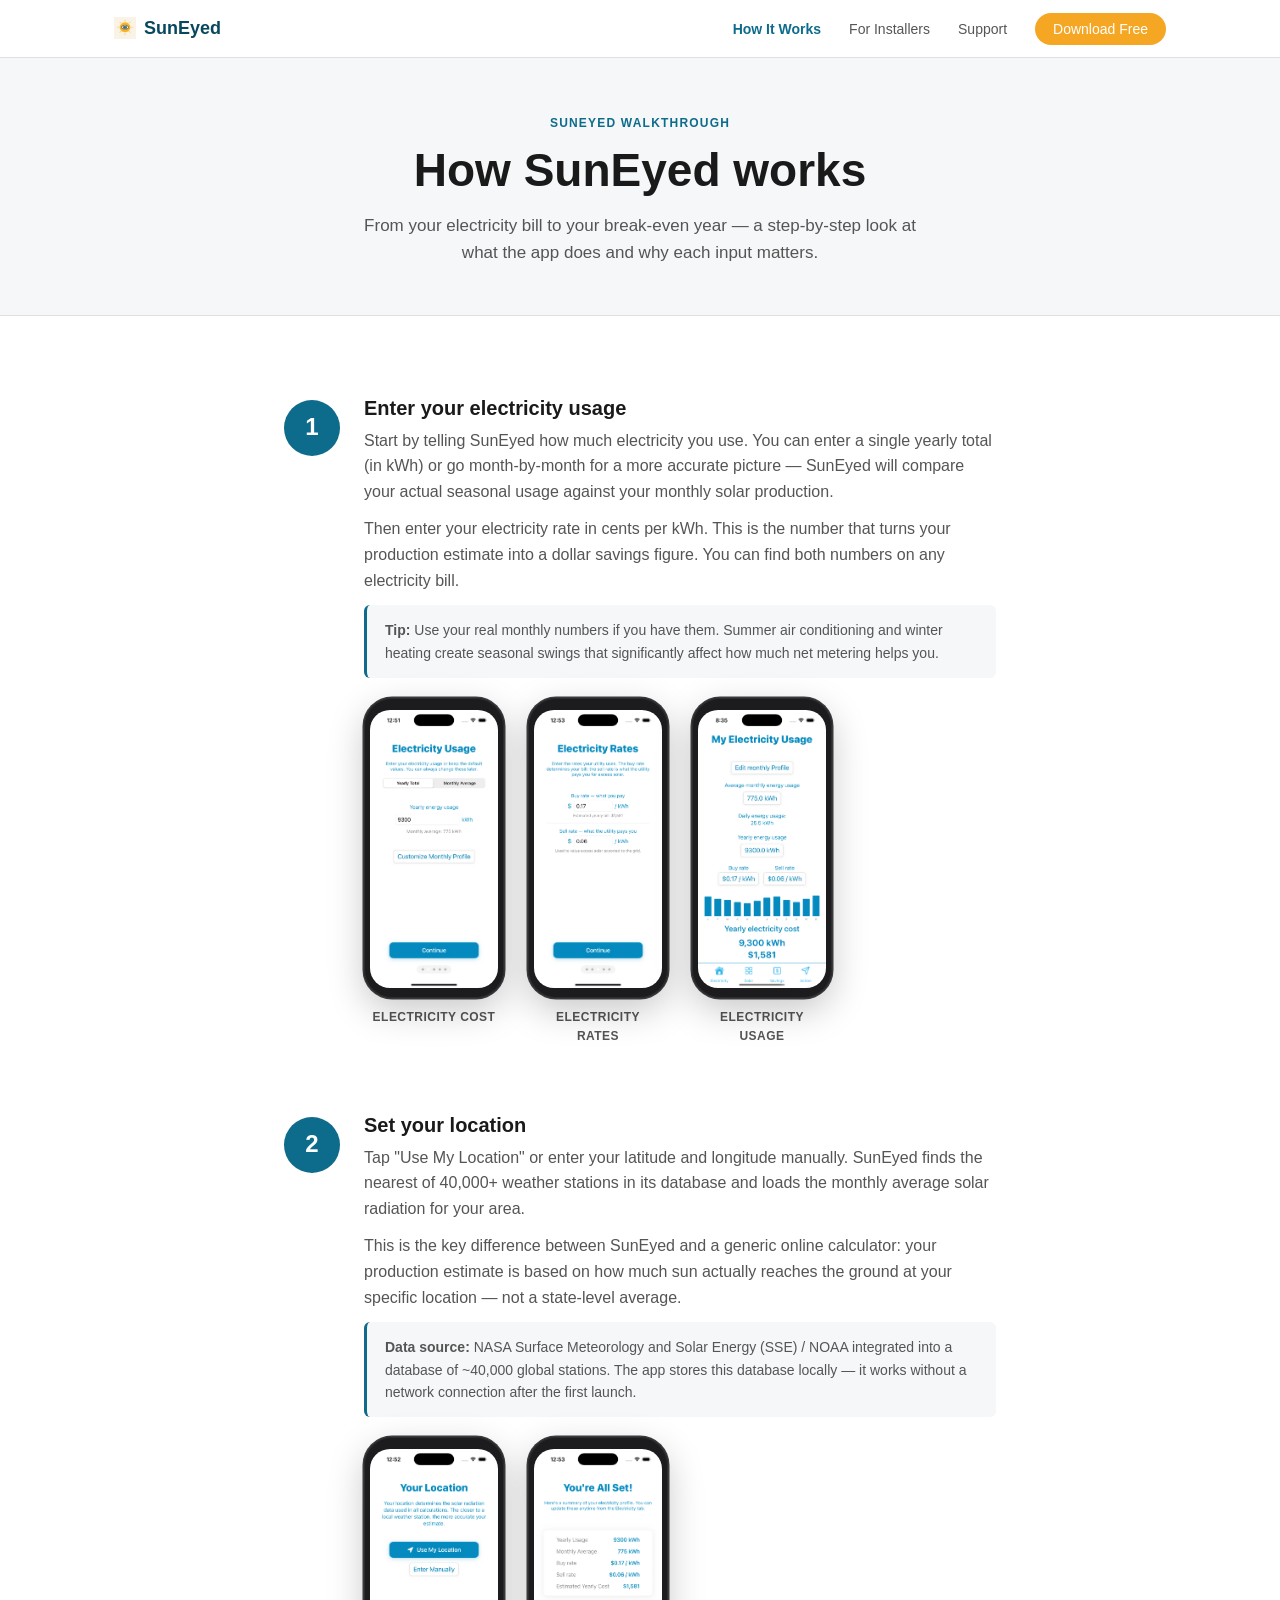
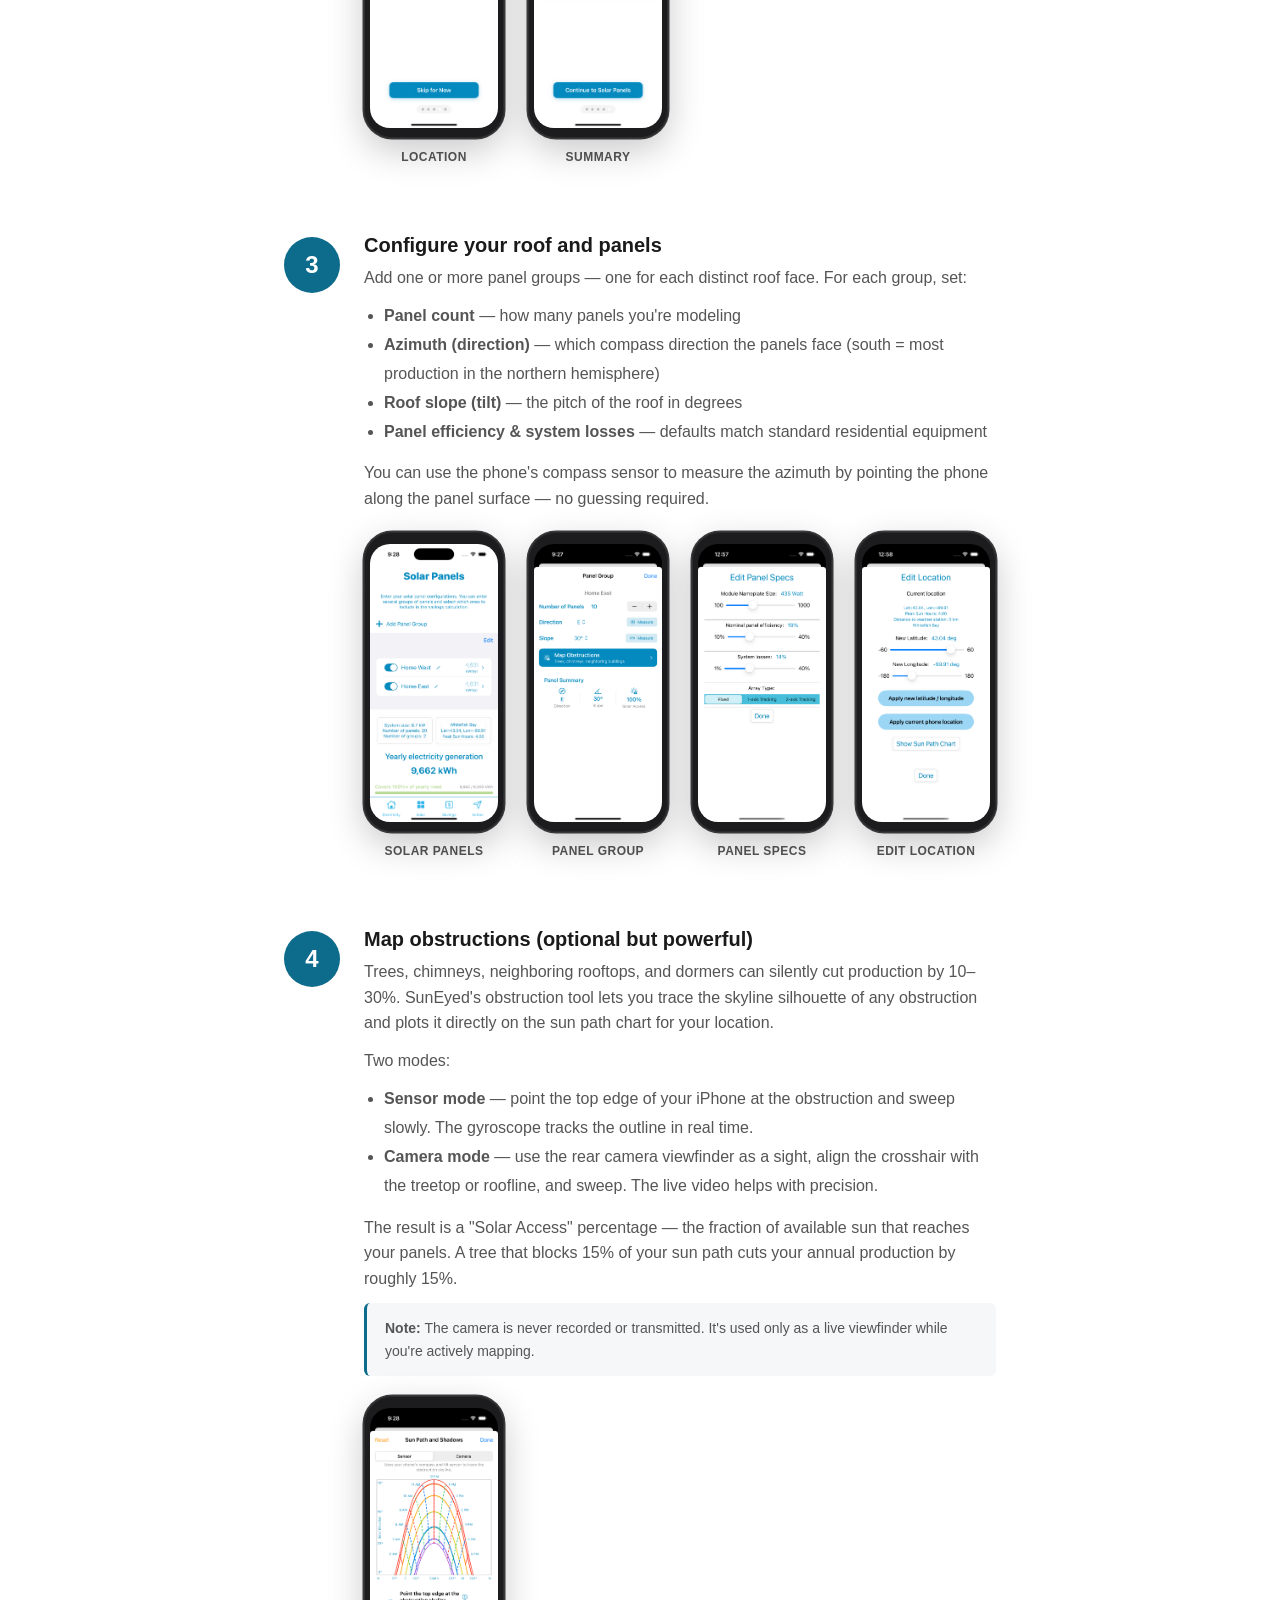
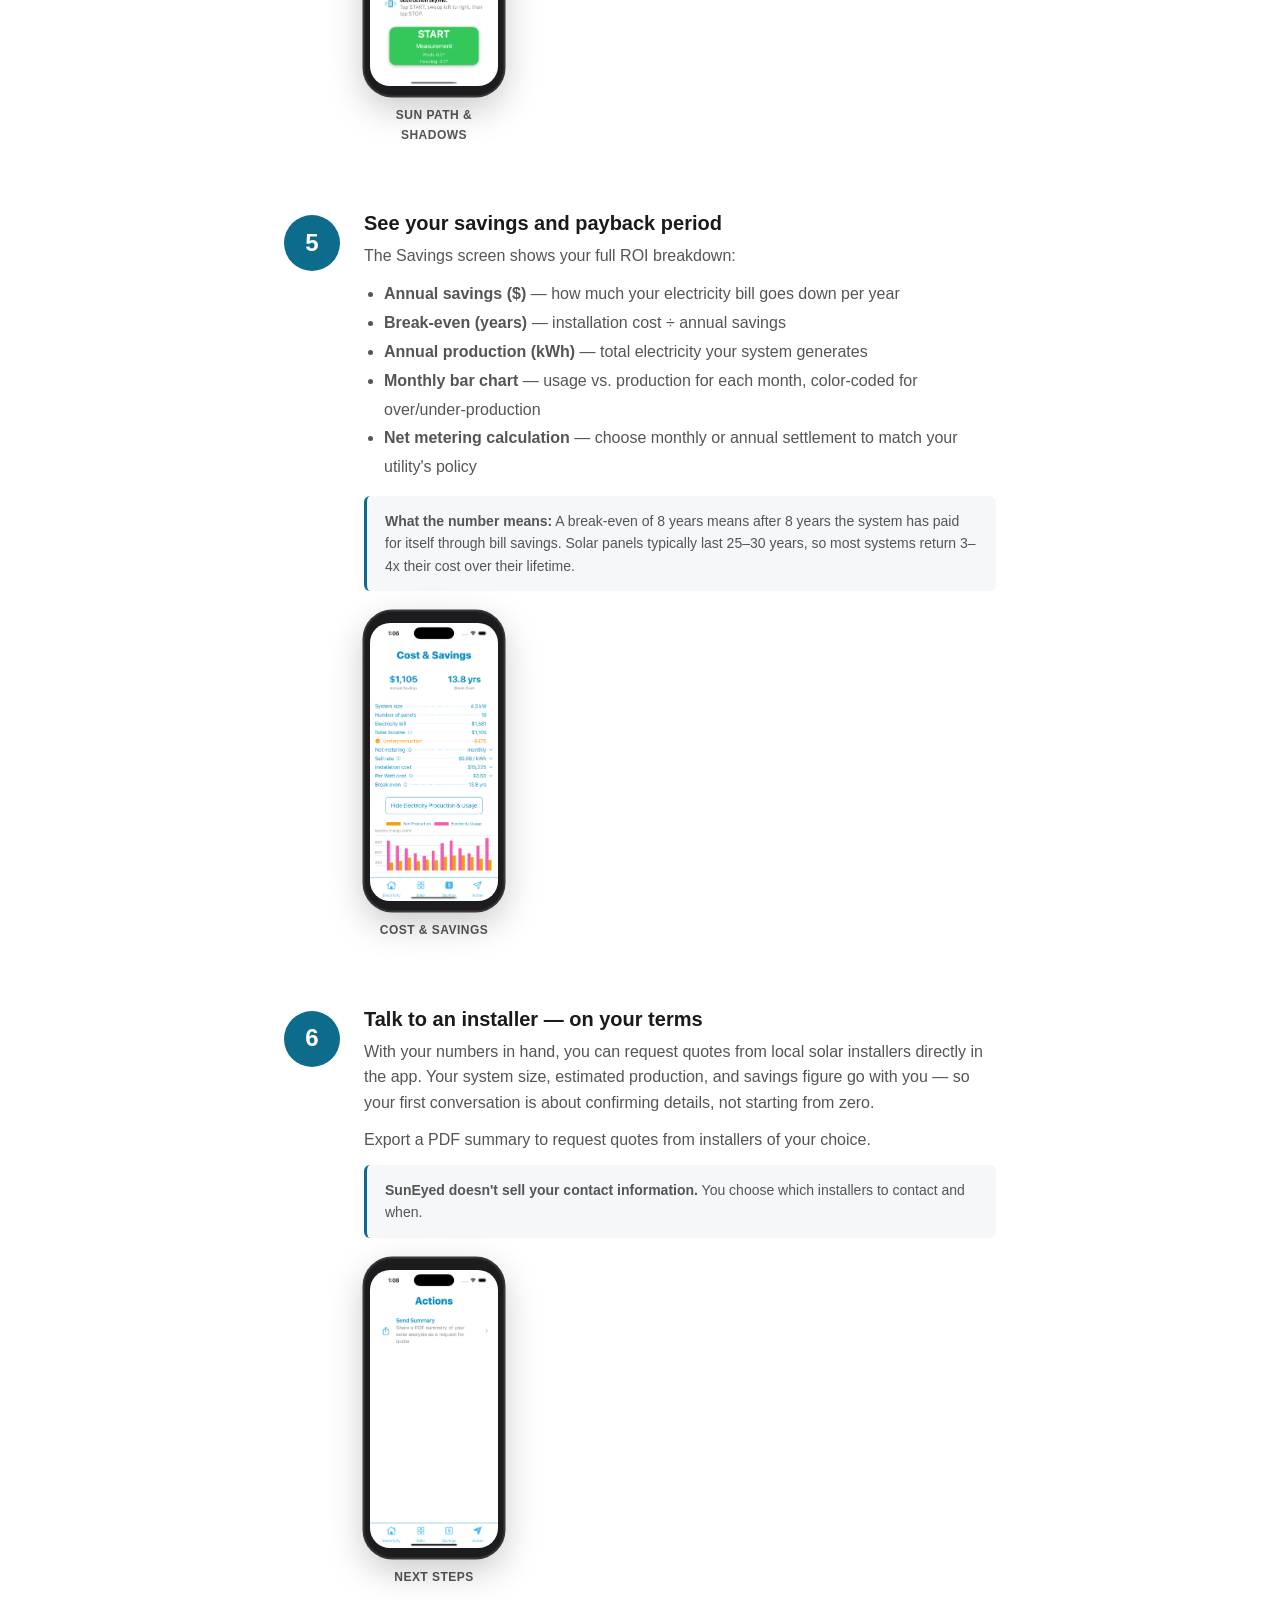
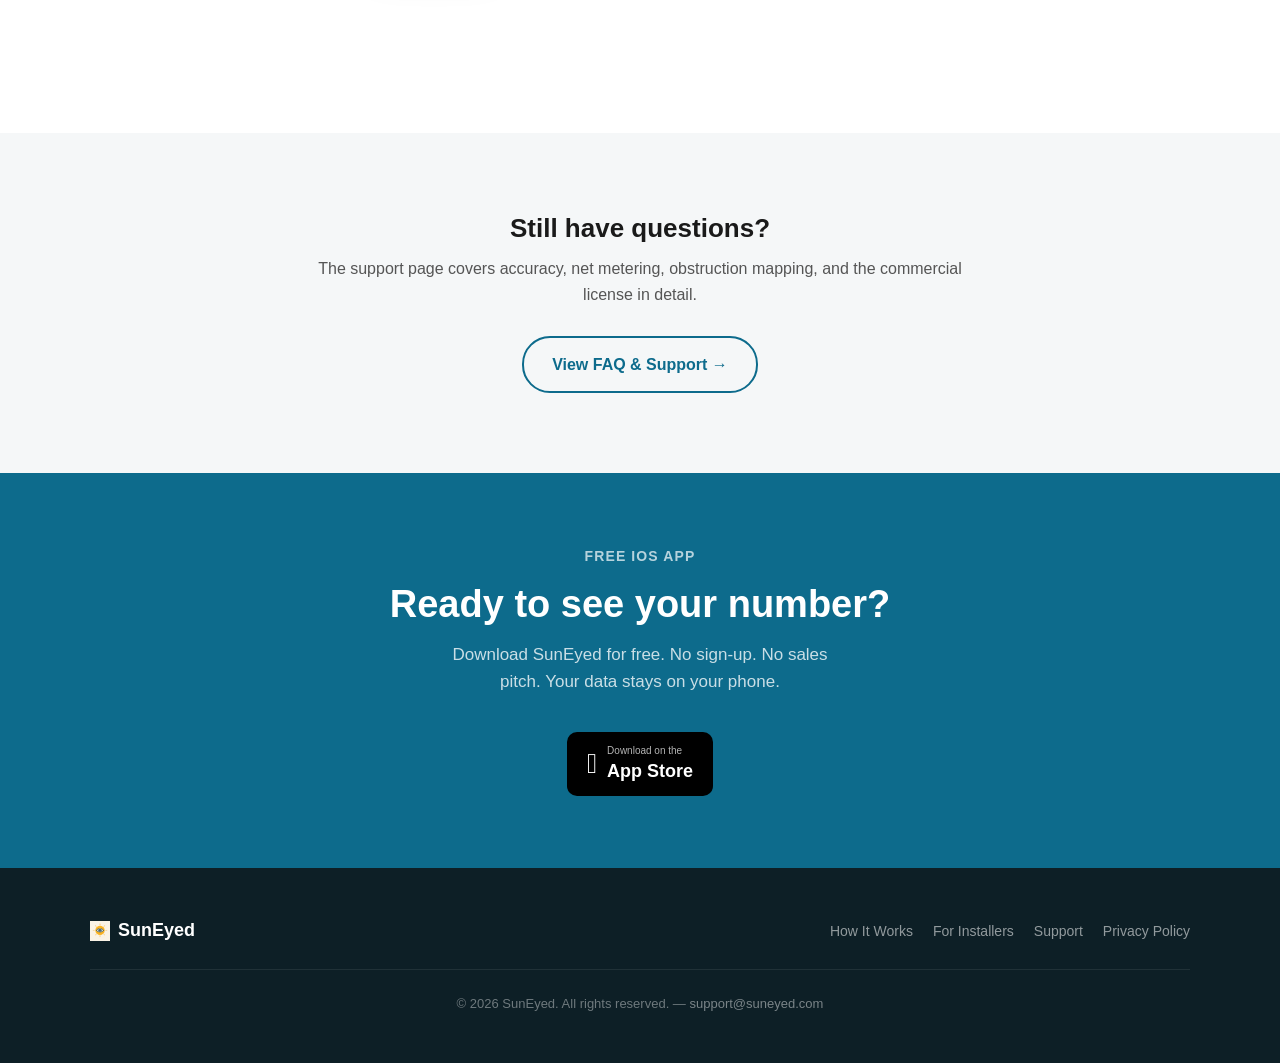
==== commit 2f053863: "Replace Netlify form with Web3Forms; reduce hero screenshots to 4; fix screenshot placement - Wire i" ====
--- a/how-it-works.html
+++ b/how-it-works.html
@@ -61,6 +61,10 @@
                         <div class="device-frame"><img src="assets/suneyed 02_1 - electricity rates.png" alt="Electricity rates screen" class="screenshot-card__img"></div>
                         <div class="screenshot-card__label">Electricity Rates</div>
                     </div>
+                    <div class="screenshot-card" style="width:140px;">
+                        <div class="device-frame"><img src="assets/suneyed 02 - electricity usage.png" alt="Electricity usage screen" class="screenshot-card__img"></div>
+                        <div class="screenshot-card__label">Electricity Usage</div>
+                    </div>
                 </div>
             </div>
         </div>
@@ -116,10 +120,6 @@
                         <div class="device-frame"><img src="assets/suneyed 05_3 - edit location.png" alt="Edit location screen" class="screenshot-card__img"></div>
                         <div class="screenshot-card__label">Edit Location</div>
                     </div>
-                    <div class="screenshot-card" style="width:140px;">
-                        <div class="device-frame"><img src="assets/suneyed 05_4 - sun path and shadows.png" alt="Sun path and shadows screen" class="screenshot-card__img"></div>
-                        <div class="screenshot-card__label">Sun Path & Shadows</div>
-                    </div>
                 </div>
             </div>
         </div>
@@ -137,6 +137,12 @@
                 <p>The result is a "Solar Access" percentage — the fraction of available sun that reaches your panels. A tree that blocks 15% of your sun path cuts your annual production by roughly 15%.</p>
                 <div class="step-row__sub">
                     <strong>Note:</strong> The camera is never recorded or transmitted. It's used only as a live viewfinder while you're actively mapping.
+                </div>
+                <div class="screenshots" style="justify-content:flex-start; margin-top:20px;">
+                    <div class="screenshot-card" style="width:140px;">
+                        <div class="device-frame"><img src="assets/suneyed 05_4 - sun path and shadows.png" alt="Sun path and shadows screen" class="screenshot-card__img"></div>
+                        <div class="screenshot-card__label">Sun Path & Shadows</div>
+                    </div>
                 </div>
             </div>
         </div>
